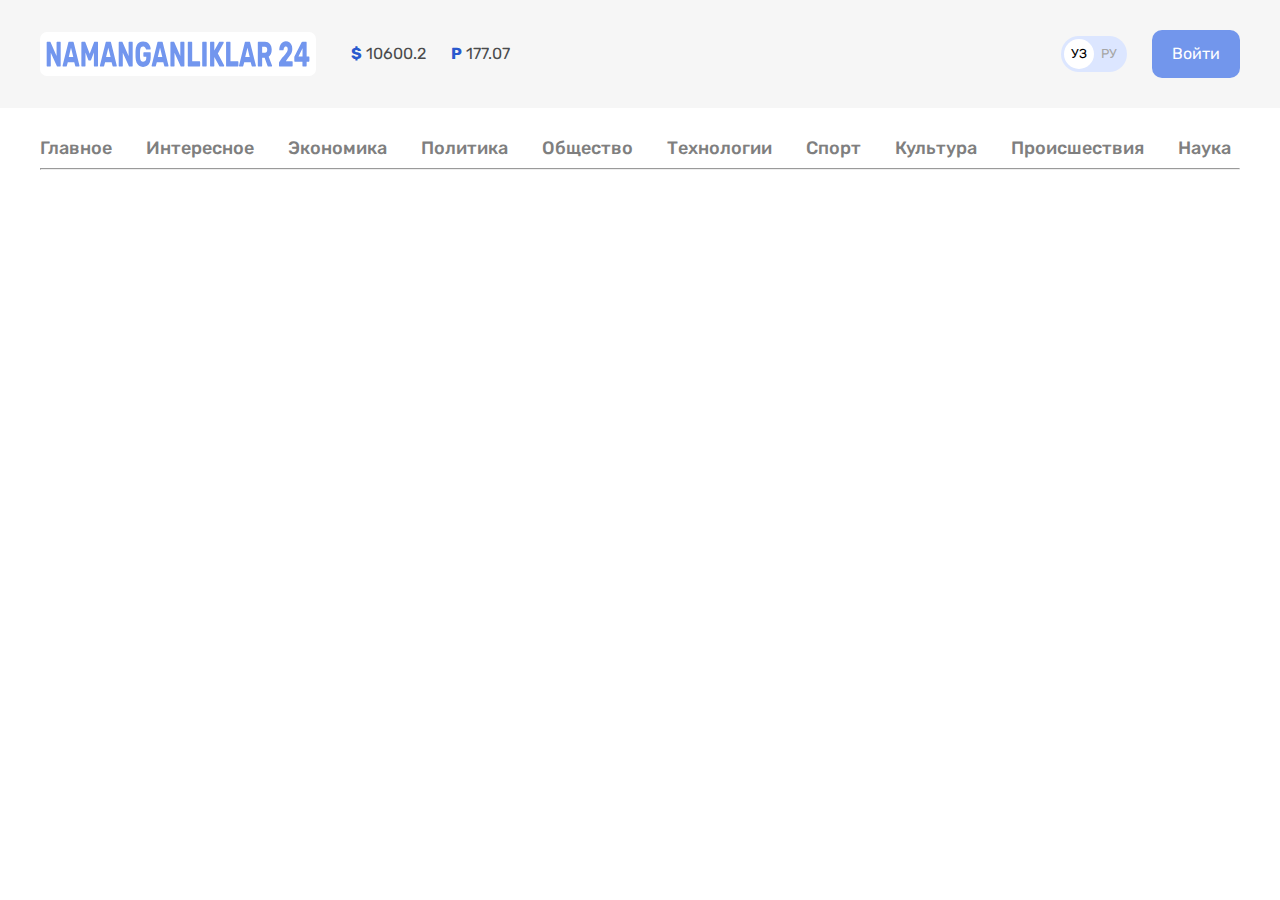
==== index.html @ 37e82507 "add site-nav and style's" ====
<!DOCTYPE html>
<html lang="ru">
<head>
    <meta charset="UTF-8">
    <meta http-equiv="X-UA-Compatible" content="IE=edge">
    <meta name="viewport" content="width=device-width, initial-scale=1.0">
    <title>Namanganliklar24</title>
    <!--Fonts -->
    <link rel="preconnect" href="https://fonts.googleapis.com">
    <link rel="preconnect" href="https://fonts.gstatic.com" crossorigin>
    <link href="https://fonts.googleapis.com/css2?family=Rubik:wght@400;500;700&display=swap" rel="stylesheet">
    <!-- Stayle -->
    <link rel="stylesheet" href="styles/normalize.css">
    <link rel="stylesheet" href="styles/style.css">
</head>
<body>
    
    <!-- Site-header -->
    <header class="site-header">
        <div class="site-header-top">
            <div class="container site-header-container">
                
                <a class="site-header-logo" href="index.html">
                    <img class="logo-img" src="img/logo-img.svg" alt="logo" width="264px" height="28px">
                </a>
                <ul class="site-header-value-info">
                    <li class="site-header-currency">
                        <b class="currency-rates-type">$</b>
                        <span class="site-header-dollar-value">10600.2</span>
                    </li>
                    <li class="site-header-currency">
                        <b class="currency-rates-type">Р</b>
                        <span class="site-header-dollar-value">177.07</span>
                    </li>
                </ul>
                
                <!-- 
                -->
                
                <!-- search -->
                
                
                <!-- Toogler lang -->
                <div class="lang-toogle">
                    <a class="lang-toogle-link lang-toogle-link-active" href="index.html">УЗ</a>
                    <a class="lang-toogle-link" href="index.html">РУ</a>
                </div>
                <!-- site header link button -->
                <a class="button button-site-header" href="#">Войти</a>
            </div>
        </div>
    </header>
    <!-- site-nav -->
    <div class="container site-nav-wrapper">
        <ul class="site-nav">
            <li class="site-nav-list"><a class="site-nav-list-link" href="#">Главное</a>
            </li>
            <li class="site-nav-list"><a class="site-nav-list-link" href="#">Интересное</a>
            </li>
            <li class="site-nav-list"><a class="site-nav-list-link" href="#">Экономика</a>
            </li>
            <li class="site-nav-list"><a class="site-nav-list-link" href="#">Политика</a>
            </li>
            <li class="site-nav-list"><a class="site-nav-list-link" href="#">Общество</a>
            </li>
            <li class="site-nav-list"><a class="site-nav-list-link" href="#">Технологии</a>
            </li>
            <li class="site-nav-list"><a class="site-nav-list-link" href="#">Спорт</a>
            </li>
            <li class="site-nav-list"><a class="site-nav-list-link" href="#">Культура</a>
            </li>
            <li class="site-nav-list"><a class="site-nav-list-link" href="#">Происшествия</a>
            </li>
            <li class="site-nav-list"><a class="site-nav-list-link" href="#">Наука</a>
            </li>
        </ul>
        
        <hr>
    </div>
    
</body>
</html>
---- styles/style.css ----
*{
    box-sizing: border-box;
}

.html{
    height: 100%;
    scroll-behavior: smooth;
}
body{
    padding: 0;
    margin: 0;
    flex-direction: column;  
    font-family: "rubik", 'sans-serif';
    color: black;
    background-color: white;
    font-size: 16px;
    line-height: 22px;
    color: #4A4B4C;
}
.container{
    width: 100%;
    max-width: 1240px;
    padding-left: 20px;
    padding-right: 20px;
    margin-left: auto;
    margin-right: auto;
}
*:focus {
    outline: 2px dashed #7299ec;
    outline-offset: 3px;
}

.button {
    padding: 13px 20px;
    background-color: #7296ec;
    border-radius: 10px;  
    color: #fff;
    text-decoration: none; 
}
/* header-stylesw */
.site-header {
    
}
.site-header-top {
    background-color: #F6F6F6;
    padding-top: 30px;
    padding-bottom: 30px;
}
.site-header-container {
    display: flex;
    align-items: center;
}
.site-header-logo{
    display: flex;
    margin-right: 35px;
    padding: 8px 6px;
    background-color: #fff;
    border-radius: 7px;
    
}

.logo-img {
    width: 264px;
    height: 28px;
}

.site-header-logo:hover{
    opacity: 0.8;
}
.site-header-logo:active{
    opacity: 0.6;
}

.site-header-value-info {
    display: flex;
    align-items: center;
    list-style: none;
    padding: 0;
    margin: 0;
    list-style: none;
    margin-right: auto;
}
.site-header-dollar {
    margin-right: 35px;
}
.currency-rates-type {
    font-style: normal;
    font-weight: 700;
    font-size: 16px;
    line-height: 19px;
    color: #2959CE;
}
.site-header-currency:not(:last-child){
    margin-right: 25px;
}
/* toogle */
.lang-toogle {
    display: flex;
    padding: 3px;
    background-color: #dce6ff;
    border-radius: 39px;
    margin-right: 25px;
}
.lang-toogle-link {
    width: 30px;
    height: 30px;
    border-radius: 50%;
    line-height: 30px;
    text-align: center;
    text-decoration: none;
    font-size: 13px;
    color: #a6a6a6;
    
}
.lang-toogle-link:hover{
    text-decoration: underline  ;
}
.lang-toogle-link-active {
    background-color: #fff;
    color: black;
}
/* site-header-main-link */
.button-site-header:hover{
    opacity: 0.8;
}
.button-site-header:active {
    opacity: 0.6;
}

/* Site-nav */
.site-nav-wrapper {
    margin-top: 30px;
    margin-bottom: 20px;
}
.site-nav {
    display: flex;
    flex-wrap: wrap;
    list-style: none;
    margin: 0;
    padding: 0;
}
.site-nav-list:not(:last-child){
    margin-right: 34px;
}
.site-nav-list-link {
    text-decoration: none;
    color: #7F7F7F;
    text-decoration: none;
    font-weight: 500;
    font-size: 18px;
    line-height: 21.33px;
}

.site-nav-list-link:hover{
    text-decoration: underline;
}
.site-nav-list-link:active{
    opacity: 0.6;
    color: #000;
}
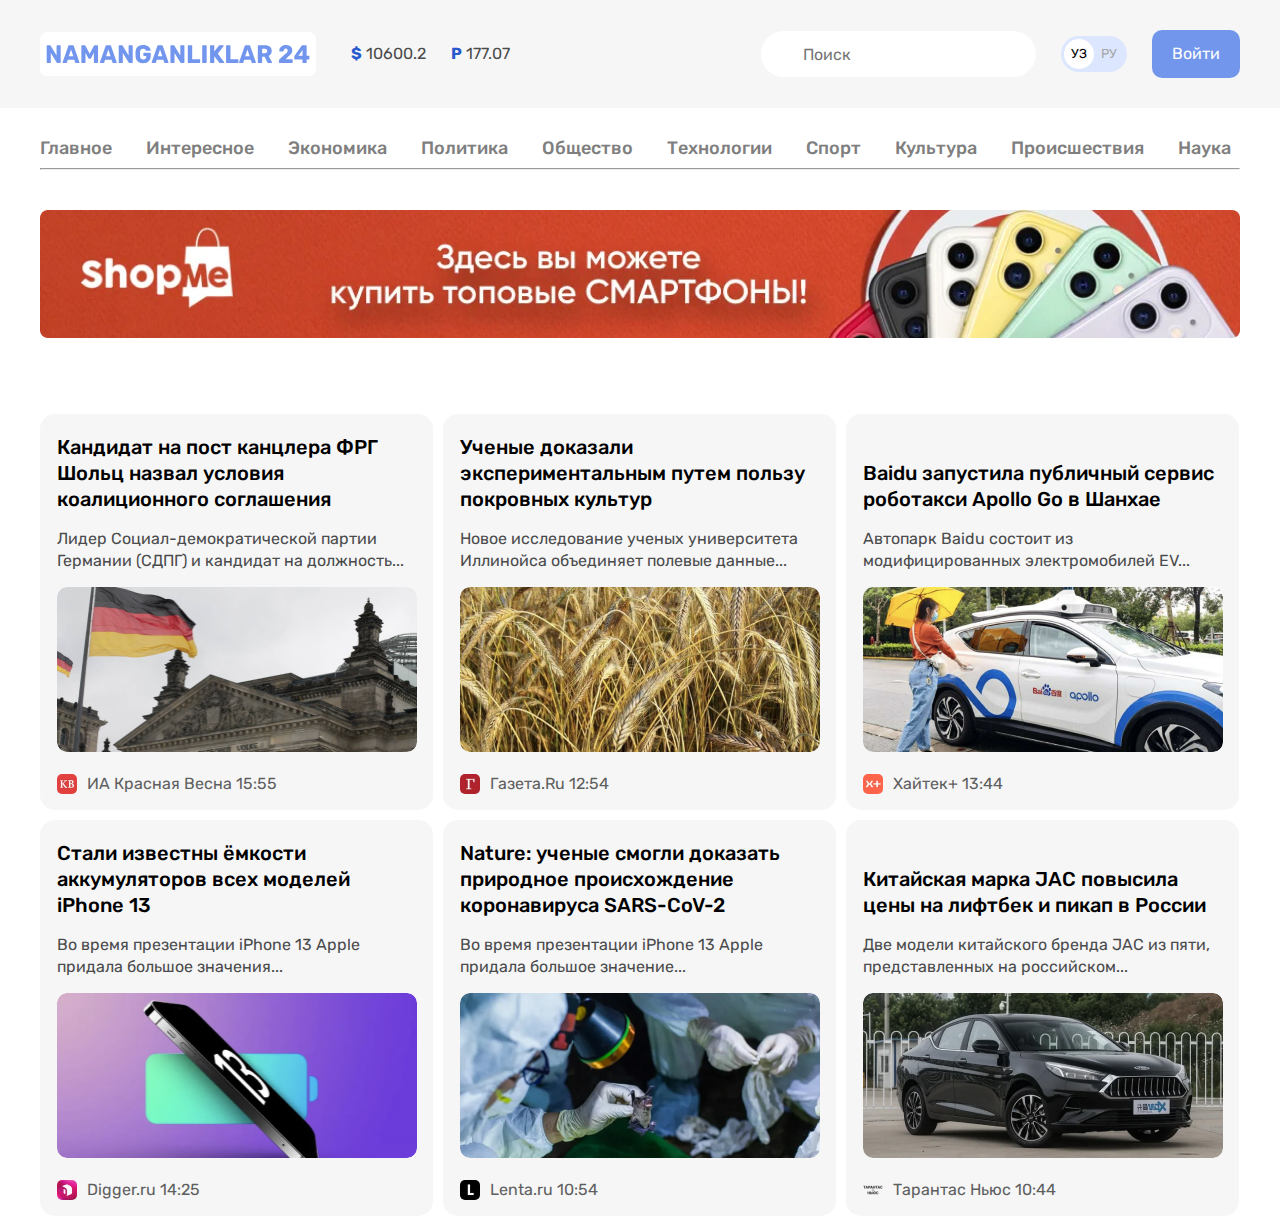
==== commit c89a7ece: "add news card" ====
--- a/index.html
+++ b/index.html
@@ -21,7 +21,7 @@
             <div class="container site-header-container">
                 
                 <a class="site-header-logo" href="index.html">
-                    <img class="logo-img" src="img/logo-img.svg" alt="logo" width="264px" height="28px">
+                    <img class="logo-img" src="img/logo-img.svg" alt="logo" width="264" height="28">
                 </a>
                 <ul class="site-header-value-info">
                     <li class="site-header-currency">
@@ -38,7 +38,9 @@
                 -->
                 
                 <!-- search -->
-                
+                <form action="https://olcha.uz" method="get">
+                    <input class="input-search" type="text" name="search" placeholder="Поиск">
+                </form>
                 
                 <!-- Toogler lang -->
                 <div class="lang-toogle">
@@ -75,7 +77,94 @@
             </li>
         </ul>
         
-        <hr>
+        <hr class="hr">
+        
+        <a class="banner" href="https://olcha.uz" target="_blank">
+            <img class="banner-img" src="img/banner.jpg" alt="Reklam banner">
+        </a>
+    </div>
+    <!-- main -->
+    <div class="container">
+        <div class="hero-container">
+
+                <ul class="hero-card-list">
+                    <li class="hero-card-list-item hero-card">
+                        <a class="hero-card-link" href="https://rossaprimavera.ru/" target="_blank">
+                            <h2 class="hero-title">Кандидат на пост канцлера ФРГ Шольц назвал условия коалиционного соглашения</h2>
+                            <p class="hero-text">Лидер Социал-демократической партии Германии (СДПГ) и кандидат на должность...</p>
+                            <img class="card-img" src="img/germaniya.jpg" alt="card img" width="360" height="165">
+                            <div class="time-wrapper">
+                                <img class="icon-news" src="img/krasnayavesna.svg" alt="new img" width="20" height="20">
+                                <p class="card-time">ИА Красная Весна 15:55</p>
+                            </div>
+                        </a>
+                    </li>
+                    <li class="hero-card-list-item hero-card">
+                        <a class="hero-card-link" href="https://gazeta.ru/" target="_blank">
+                            <h2 class="hero-title">Ученые доказали экспериментальным путем пользу покровных культур</h2>
+                            <p class="hero-text">Новое исследование ученых университета Иллинойса объединяет полевые данные... </p>
+                            <img class="card-img" src="img/wheat.jpg" alt="card img" width="360" height="165">
+                            <div class="time-wrapper">
+                                <img class="icon-news" src="img/icon-gazeta.svg" alt="new img" width="20" height="20">
+                                <p class="card-time">Газета.Ru 12:54</p>
+                            </div>
+                        </a>
+                    </li>
+                    <li class="hero-card-list-item hero-card card-thre">
+                        <a class="hero-card-link" href="https://hightech.fm" target="_blank">
+                            <h2 class="hero-title">Baidu запустила публичный сервис роботакси Apollo Go в Шанхае</h2>
+                            <p class="hero-text">Автопарк Baidu состоит из модифицированных электромобилей EV... </p>
+                            <img class="card-img" src="img/car-baidu.jpg" alt="card_img" width="360" height="165">
+                            <div class="time-wrapper">
+                                <img class="icon-news" src="img/xaytek-icon.svg" alt="new img" width="20" height="20">
+                                <p class="card-time">Хайтек+ 13:44</p>
+                            </div>
+                        </a>
+                    </li>
+
+                    <li class="hero-card-list-item hero-card">
+                        <a class="hero-card-link" href="https://digger.ru/" target="_blank">
+                            <h2 class="hero-title">Стали известны ёмкости аккумуляторов всех моделей iPhone 13</h2>
+                            <p class="hero-text">Во время презентации iPhone 13 Apple придала большое значения...</p>
+                            <img class="card-img" src="img/iphone13.jpg" alt="card img" width="360" height="165">
+                            <div class="time-wrapper">
+                                <img class="icon-news" src="img/digger.svg" alt="new img" width="20" height="20">
+                                <p class="card-time">Digger.ru 14:25</p>
+                            </div>
+                        </a>
+                    </li>
+
+                    <li class="hero-card-list-item hero-card">
+                        <a class="hero-card-link" href="https://lenta.ru/" target="_blank">
+                            <h2 class="hero-title">Nature: ученые смогли доказать природное происхождение коронавируса SARS-CoV-2</h2>
+                            <p class="hero-text">Во время презентации iPhone 13 Apple придала большое значение...</p>
+                            <img class="card-img" src="img/operatsiya.jpg" alt="card img" width="360" height="165">
+                            <div class="time-wrapper">
+                                <img class="icon-news" src="img/lenta-icon.svg" alt="new img" width="20" height="20">
+                                <p class="card-time">Lenta.ru 10:54</p>
+                            </div>
+                        </a>
+                    </li>
+
+                    <li class="hero-card-list-item hero-card card-thre">
+                        <a class="hero-card-link" href="https://www.theoryculturesociety.org/" target="_blank">
+                            <h2 class="hero-title">Китайская марка JAC повысила цены на лифтбек и пикап в России</h2>
+                            <p class="hero-text">Две модели китайского бренда JAC из пяти, представленных на российском...</p>
+                            <img class="card-img" src="img/car_jac.jpg" alt="card img" width="360" height="165">
+                            <div class="time-wrapper">
+                                <img class="icon-news" src="img/tarants.svg" alt="new img" width="20" height="20">
+                                <p class="card-time">Тарантас Ньюс 10:44</p>
+                            </div>
+                        </a>
+                    </li>                  
+                </ul>
+        </div>
+        <!--//// main -->
+
+
+        <!-- news reporter -->
+        
+        <!-- News card -->
     </div>
     
 </body>
--- a/styles/style.css
+++ b/styles/style.css
@@ -38,9 +38,7 @@
     text-decoration: none; 
 }
 /* header-stylesw */
-.site-header {
-    
-}
+
 .site-header-top {
     background-color: #F6F6F6;
     padding-top: 30px;
@@ -62,6 +60,7 @@
 .logo-img {
     width: 264px;
     height: 28px;
+    object-fit: contain;
 }
 
 .site-header-logo:hover{
@@ -93,6 +92,17 @@
 .site-header-currency:not(:last-child){
     margin-right: 25px;
 }
+/* search */
+.input-search{ 
+    width: 275px;
+    padding-top: 15px;
+    padding-left: 42px;
+    padding-bottom: 13px;
+    border-radius: 60px;
+    border-style: none;
+    margin-right: 25px;
+}
+
 /* toogle */
 .lang-toogle {
     display: flex;
@@ -142,6 +152,7 @@
 .site-nav-list:not(:last-child){
     margin-right: 34px;
 }
+
 .site-nav-list-link {
     text-decoration: none;
     color: #7F7F7F;
@@ -152,9 +163,99 @@
 }
 
 .site-nav-list-link:hover{
-    text-decoration: underline;
-}
+    color: #7296ec;
+    transition: 0.6s ease;
+}
+
 .site-nav-list-link:active{
-    opacity: 0.6;
+    opacity: 0.8;
     color: #000;
-}+}
+.hr{
+    margin-bottom: 40px;
+}
+.banner-img{
+    border-style: none;
+    margin-bottom: 50px;
+}
+.banner{
+    
+    margin-bottom: 50px;
+}
+
+
+
+/* news card */
+.hero-container{
+    width: 1240px;
+}
+.hero-card.hero-card.hero-card{
+    padding: 20px 17px 15px 17px;
+    margin-right: 10px;
+    margin-bottom: 10px;
+    display: flex;
+    justify-content: center;
+    align-items: center;
+    border-radius: 15px;
+    background-color: #f6f6f6;
+    width: 393px;
+    padding: 20px, 17px, 15px, 17px;
+}
+
+.hero-card:last-child{
+    margin: 0;
+}
+   
+
+.hero-card-link{
+    text-decoration: none;
+}
+.hero-card-list{
+    width: auto;
+    display: flex;
+    flex-wrap: wrap;
+    margin: 0;
+    padding: 0;
+    list-style: none;
+}
+.hero-card-list-item{
+    margin: 0;
+    padding: 0;
+}
+.hero-title{
+    margin-bottom: 10px;
+    margin: 0;
+    color: #000;
+    font-weight: 500;
+    font-size: 20px;
+    line-height: 26px;
+}
+
+.hero-text{
+    margin-bottom: 15px;
+    color: #4A4B4C;
+    line-height: 22px;
+}
+.hero-card.hero-card.hero-card:nth-child(3n){
+    display: flex;
+    align-items: end;
+    
+}
+
+.card-img{
+    border-radius: 10px;
+    margin-bottom: 15px;
+}
+.card-time{
+    margin: 0;
+    color: #5E5F61;
+}
+.icon-news{
+    margin-right: 10px;
+}
+.time-wrapper{
+    display: flex;
+    align-items: center;
+}
+
+/* news reporter */
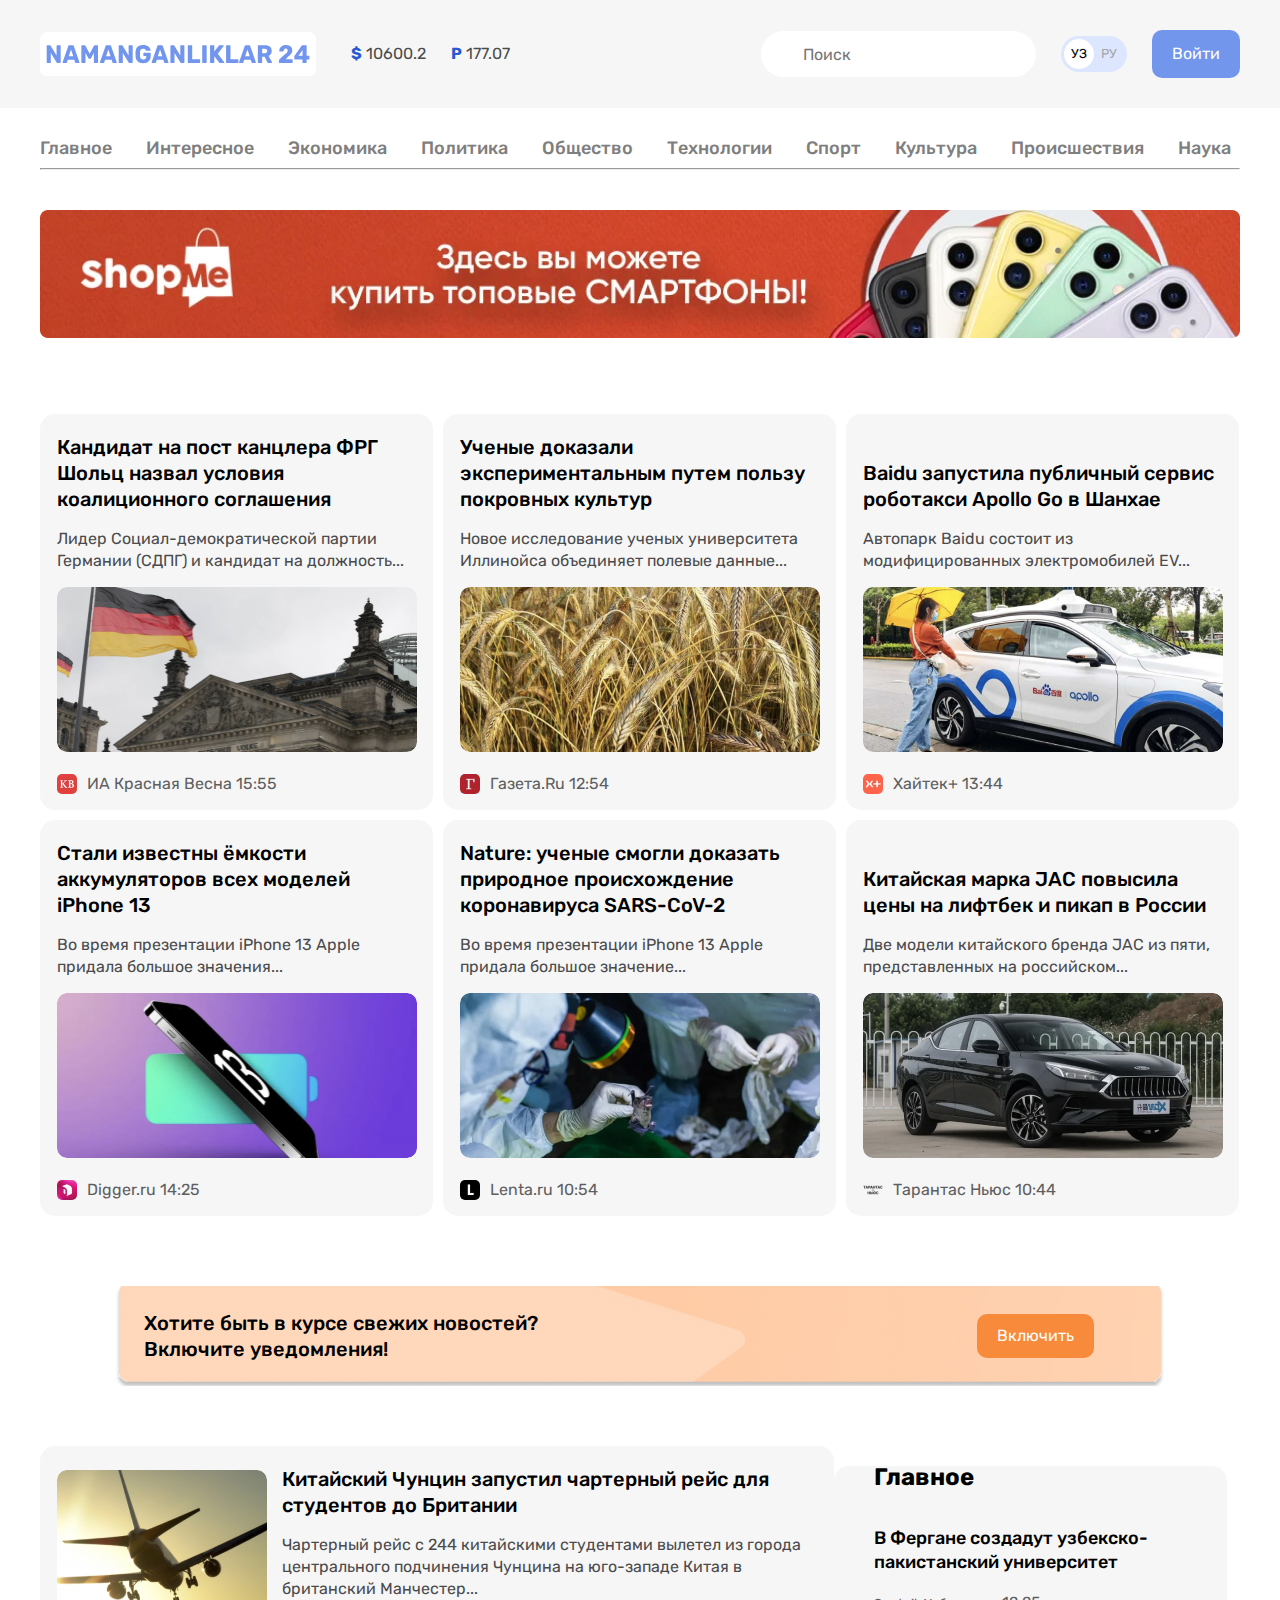
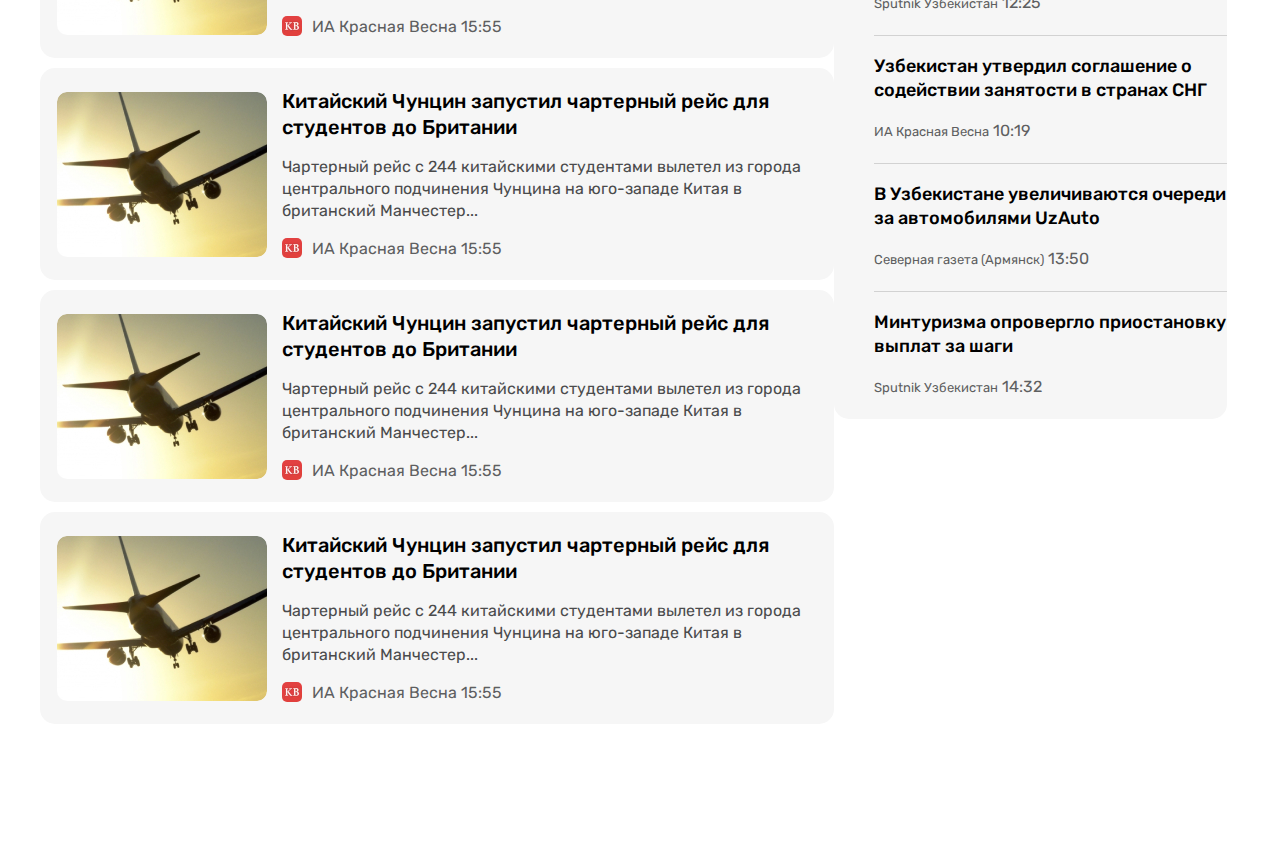
==== commit 2009a8d4: "add global news html, css" ====
--- a/index.html
+++ b/index.html
@@ -86,86 +86,208 @@
     <!-- main -->
     <div class="container">
         <div class="hero-container">
-
-                <ul class="hero-card-list">
-                    <li class="hero-card-list-item hero-card">
-                        <a class="hero-card-link" href="https://rossaprimavera.ru/" target="_blank">
-                            <h2 class="hero-title">Кандидат на пост канцлера ФРГ Шольц назвал условия коалиционного соглашения</h2>
-                            <p class="hero-text">Лидер Социал-демократической партии Германии (СДПГ) и кандидат на должность...</p>
-                            <img class="card-img" src="img/germaniya.jpg" alt="card img" width="360" height="165">
-                            <div class="time-wrapper">
-                                <img class="icon-news" src="img/krasnayavesna.svg" alt="new img" width="20" height="20">
-                                <p class="card-time">ИА Красная Весна 15:55</p>
-                            </div>
-                        </a>
-                    </li>
-                    <li class="hero-card-list-item hero-card">
-                        <a class="hero-card-link" href="https://gazeta.ru/" target="_blank">
-                            <h2 class="hero-title">Ученые доказали экспериментальным путем пользу покровных культур</h2>
-                            <p class="hero-text">Новое исследование ученых университета Иллинойса объединяет полевые данные... </p>
-                            <img class="card-img" src="img/wheat.jpg" alt="card img" width="360" height="165">
-                            <div class="time-wrapper">
-                                <img class="icon-news" src="img/icon-gazeta.svg" alt="new img" width="20" height="20">
-                                <p class="card-time">Газета.Ru 12:54</p>
-                            </div>
-                        </a>
-                    </li>
-                    <li class="hero-card-list-item hero-card card-thre">
-                        <a class="hero-card-link" href="https://hightech.fm" target="_blank">
-                            <h2 class="hero-title">Baidu запустила публичный сервис роботакси Apollo Go в Шанхае</h2>
-                            <p class="hero-text">Автопарк Baidu состоит из модифицированных электромобилей EV... </p>
-                            <img class="card-img" src="img/car-baidu.jpg" alt="card_img" width="360" height="165">
-                            <div class="time-wrapper">
-                                <img class="icon-news" src="img/xaytek-icon.svg" alt="new img" width="20" height="20">
-                                <p class="card-time">Хайтек+ 13:44</p>
-                            </div>
-                        </a>
-                    </li>
-
-                    <li class="hero-card-list-item hero-card">
-                        <a class="hero-card-link" href="https://digger.ru/" target="_blank">
-                            <h2 class="hero-title">Стали известны ёмкости аккумуляторов всех моделей iPhone 13</h2>
-                            <p class="hero-text">Во время презентации iPhone 13 Apple придала большое значения...</p>
-                            <img class="card-img" src="img/iphone13.jpg" alt="card img" width="360" height="165">
-                            <div class="time-wrapper">
-                                <img class="icon-news" src="img/digger.svg" alt="new img" width="20" height="20">
-                                <p class="card-time">Digger.ru 14:25</p>
-                            </div>
-                        </a>
-                    </li>
-
-                    <li class="hero-card-list-item hero-card">
-                        <a class="hero-card-link" href="https://lenta.ru/" target="_blank">
-                            <h2 class="hero-title">Nature: ученые смогли доказать природное происхождение коронавируса SARS-CoV-2</h2>
-                            <p class="hero-text">Во время презентации iPhone 13 Apple придала большое значение...</p>
-                            <img class="card-img" src="img/operatsiya.jpg" alt="card img" width="360" height="165">
-                            <div class="time-wrapper">
-                                <img class="icon-news" src="img/lenta-icon.svg" alt="new img" width="20" height="20">
-                                <p class="card-time">Lenta.ru 10:54</p>
-                            </div>
-                        </a>
-                    </li>
-
-                    <li class="hero-card-list-item hero-card card-thre">
-                        <a class="hero-card-link" href="https://www.theoryculturesociety.org/" target="_blank">
-                            <h2 class="hero-title">Китайская марка JAC повысила цены на лифтбек и пикап в России</h2>
-                            <p class="hero-text">Две модели китайского бренда JAC из пяти, представленных на российском...</p>
-                            <img class="card-img" src="img/car_jac.jpg" alt="card img" width="360" height="165">
-                            <div class="time-wrapper">
-                                <img class="icon-news" src="img/tarants.svg" alt="new img" width="20" height="20">
-                                <p class="card-time">Тарантас Ньюс 10:44</p>
-                            </div>
-                        </a>
-                    </li>                  
-                </ul>
+            
+            <ul class="hero-card-list">
+                <li class="hero-card-list-item hero-card">
+                    <a class="hero-card-link" href="https://rossaprimavera.ru/" target="_blank">
+                        <h2 class="hero-title">Кандидат на пост канцлера ФРГ Шольц назвал условия коалиционного соглашения</h2>
+                        <p class="hero-text">Лидер Социал-демократической партии Германии (СДПГ) и кандидат на должность...</p>
+                        <img class="card-img" src="img/germaniya.jpg" alt="card img" width="360" height="165">
+                        <div class="time-wrapper">
+                            <img class="icon-news" src="img/krasnayavesna.svg" alt="new img" width="20" height="20">
+                            <p class="card-time">ИА Красная Весна 15:55</p>
+                        </div>
+                    </a>
+                </li>
+                <li class="hero-card-list-item hero-card">
+                    <a class="hero-card-link" href="https://gazeta.ru/" target="_blank">
+                        <h2 class="hero-title">Ученые доказали экспериментальным путем пользу покровных культур</h2>
+                        <p class="hero-text">Новое исследование ученых университета Иллинойса объединяет полевые данные... </p>
+                        <img class="card-img" src="img/wheat.jpg" alt="card img" width="360" height="165">
+                        <div class="time-wrapper">
+                            <img class="icon-news" src="img/icon-gazeta.svg" alt="new img" width="20" height="20">
+                            <p class="card-time">Газета.Ru 12:54</p>
+                        </div>
+                    </a>
+                </li>
+                <li class="hero-card-list-item hero-card card-thre">
+                    <a class="hero-card-link" href="https://hightech.fm" target="_blank">
+                        <h2 class="hero-title">Baidu запустила публичный сервис роботакси Apollo Go в Шанхае</h2>
+                        <p class="hero-text">Автопарк Baidu состоит из модифицированных электромобилей EV... </p>
+                        <img class="card-img" src="img/car-baidu.jpg" alt="card_img" width="360" height="165">
+                        <div class="time-wrapper">
+                            <img class="icon-news" src="img/xaytek-icon.svg" alt="new img" width="20" height="20">
+                            <p class="card-time">Хайтек+ 13:44</p>
+                        </div>
+                    </a>
+                </li>
+                
+                <li class="hero-card-list-item hero-card">
+                    <a class="hero-card-link" href="https://digger.ru/" target="_blank">
+                        <h2 class="hero-title">Стали известны ёмкости аккумуляторов всех моделей iPhone 13</h2>
+                        <p class="hero-text">Во время презентации iPhone 13 Apple придала большое значения...</p>
+                        <img class="card-img" src="img/iphone13.jpg" alt="card img" width="360" height="165">
+                        <div class="time-wrapper">
+                            <img class="icon-news" src="img/digger.svg" alt="new img" width="20" height="20">
+                            <p class="card-time">Digger.ru 14:25</p>
+                        </div>
+                    </a>
+                </li>
+                
+                <li class="hero-card-list-item hero-card">
+                    <a class="hero-card-link" href="https://lenta.ru/" target="_blank">
+                        <h2 class="hero-title">Nature: ученые смогли доказать природное происхождение коронавируса SARS-CoV-2</h2>
+                        <p class="hero-text">Во время презентации iPhone 13 Apple придала большое значение...</p>
+                        <img class="card-img" src="img/operatsiya.jpg" alt="card img" width="360" height="165">
+                        <div class="time-wrapper">
+                            <img class="icon-news" src="img/lenta-icon.svg" alt="new img" width="20" height="20">
+                            <p class="card-time">Lenta.ru 10:54</p>
+                        </div>
+                    </a>
+                </li>
+                
+                <li class="hero-card-list-item hero-card card-thre">
+                    <a class="hero-card-link" href="https://www.theoryculturesociety.org/" target="_blank">
+                        <h2 class="hero-title">Китайская марка JAC повысила цены на лифтбек и пикап в России</h2>
+                        <p class="hero-text">Две модели китайского бренда JAC из пяти, представленных на российском...</p>
+                        <img class="card-img" src="img/car_jac.jpg" alt="card img" width="360" height="165">
+                        <div class="time-wrapper">
+                            <img class="icon-news" src="img/tarants.svg" alt="new img" width="20" height="20">
+                            <p class="card-time">Тарантас Ньюс 10:44</p>
+                        </div>
+                    </a>
+                </li>                  
+            </ul>
         </div>
         <!--//// main -->
+        
+        
+        <!-- news reporter -->
+        <section class="notification-wrapper">
+            <div class="notification-title-wrapper">
+                <h2 class="notification-title">Хотите быть в курсе свежих новостей?
+                    <br> Включите уведомления!
+                </h2>
+            </div>
+            <button class="button button-orange" type="button">Включить</button>
+        </section>
+        
+        
+        <!-- global cards -->
+        <div class="layout-2-1">
+            <div class="layout-2-1-global-news">
+                <div class="global-news">
+                    <div class="global-news-list">
+                        <img class="global-news-img" src="img/airbus.jpg" alt="airbus" width="210" height="165px">
+                        <div class="news-title">
+                            <a class="global-news-link" href="#">
+                                <h2 class="global-news-title">Китайский Чунцин запустил чартерный рейс для студентов до Британии</h2>
+                            </a>
+                            <p class="global-news-text">Чартерный рейс с 244 китайскими студентами вылетел из города центрального подчинения Чунцина на юго-западе Китая в британский Манчестер...
+                            </p>
+                            <span class="global-news-span-time">
+                                <img class="icon-news" src="img/krasnayavesna.svg" alt="new img" width="20" height="20">
+                                <p class="card-time">ИА Красная Весна 15:55</p>
+                            </span>
+                        </div>
+                    </div>
+                    <div class="global-news-list">
+                        <img class="global-news-img" src="img/airbus.jpg" alt="airbus" width="210" height="165px">
+                        <div class="news-title">
+                            <a class="global-news-link" href="#">
+                                <h2 class="global-news-title">Китайский Чунцин запустил чартерный рейс для студентов до Британии</h2>
+                            </a>
+                            <p class="global-news-text">Чартерный рейс с 244 китайскими студентами вылетел из города центрального подчинения Чунцина на юго-западе Китая в британский Манчестер...
+                            </p>
+                            <span class="global-news-span-time">
+                                <img class="icon-news" src="img/krasnayavesna.svg" alt="new img" width="20" height="20">
+                                <p class="card-time">ИА Красная Весна 15:55</p>
+                            </span>
+                        </div>
+                    </div>
+                    
+                    <div class="global-news-list">
+                        <img class="global-news-img" src="img/airbus.jpg" alt="airbus" width="210" height="165px">
+                        <div class="news-title">
+                            <a class="global-news-link" href="#">
+                                <h2 class="global-news-title">Китайский Чунцин запустил чартерный рейс для студентов до Британии</h2>
+                            </a>
+                            <p class="global-news-text">Чартерный рейс с 244 китайскими студентами вылетел из города центрального подчинения Чунцина на юго-западе Китая в британский Манчестер...
+                            </p>
+                            <span class="global-news-span-time">
+                                <img class="icon-news" src="img/krasnayavesna.svg" alt="new img" width="20" height="20">
+                                <p class="card-time">ИА Красная Весна 15:55</p>
+                            </span>
+                        </div>
+                    </div>
+                    <div class="global-news-list">
+                        <img class="global-news-img" src="img/airbus.jpg" alt="airbus" width="210" height="165px">
+                        <div class="news-title">
+                            <a class="global-news-link" href="#">
+                                <h2 class="global-news-title">Китайский Чунцин запустил чартерный рейс для студентов до Британии</h2>
+                            </a>
+                            <p class="global-news-text">Чартерный рейс с 244 китайскими студентами вылетел из города центрального подчинения Чунцина на юго-западе Китая в британский Манчестер...
+                            </p>
+                            <span class="global-news-span-time">
+                                <img class="icon-news" src="img/krasnayavesna.svg" alt="new img" width="20" height="20">
+                                <p class="card-time">ИА Красная Весна 15:55</p>
+                            </span>
+                        </div>
+                    </div>    
+                </div>
+            </div>
+            <!--|||||||||||||||||||||||||||SIdeBAR ||||||||||||||||||||||||||||||||||||||||| -->
+            <div class="layout-2-1-sidebar">
+                <section class="sidebar-section">
+                    <ul class="sidebar-list">
+                        <h2 class="sidebar-title">Главное</h2>
+                        <li class="sidebar-list-item">
+                            <a class="sidebar-list-item-link" href="#">
+                                <h3 class="sidebar-list-item-title">В Фергане создадут узбекско-пакистанский университет</h3>
+                            </a>
+                            <div class="side-bar-time-wrapper">
+                                <span class="sidebar-time-channel-info">Sputnik Узбекистан</span>
+                                <time class="datatime" datetime="2021-09-27T12:25:00">12:25</time>
+                            </div>
+                        </li>
+                        <li class="sidebar-list-item">
+                            <a class="sidebar-list-item-link" href="#">
+                                <h3 class="sidebar-list-item-title">Узбекистан утвердил соглашение о содействии занятости в странах СНГ</h3>
+                            </a>
+                            <div class="side-bar-time-wrapper">
+                                <span class="sidebar-time-channel-info">ИА Красная Весна</span>
+                                <time class="datatime" datetime="2021-09-27T10:19:00">10:19</time>
+                            </div>
+                        </li>
+                        <li class="sidebar-list-item">
+                            <a class="sidebar-list-item-link" href="#">
+                                <h3 class="sidebar-list-item-title">В Узбекистане увеличиваются очереди за автомобилями UzAuto</h3>
+                            </a>
+                            <div class="side-bar-time-wrapper">
+                                <span class="sidebar-time-channel-info">Северная газета (Армянск)</span>
+                                <time class="datatime" datetime="2021-09-27T13:50:00">13:50</time>
+                            </div>
+                        </li>
+                        <li class="sidebar-list-item">
+                            <a class="sidebar-list-item-link" href="#">
+                                <h3 class="sidebar-list-item-title">Минтуризма опровергло приостановку выплат за шаги</h3>
+                            </a>
+                            <div class="side-bar-time-wrapper">
+                                <span class="sidebar-time-channel-info">Sputnik Узбекистан</span>
+                                <time class="datatime" datetime="2021-09-27T14:32:00">14:32</time>
+                            </div>
+                        </li>
+                    </ul>
+                </section>
+            </div>
+        </div>
 
-
-        <!-- news reporter -->
-        
-        <!-- News card -->
     </div>
-    
+    <br>
+    <br>
+    <br>
+    <br>
+    <br>
+    <br>
 </body>
 </html>--- a/styles/style.css
+++ b/styles/style.css
@@ -36,6 +36,7 @@
     border-radius: 10px;  
     color: #fff;
     text-decoration: none; 
+    border-style: none;
 }
 /* header-stylesw */
 
@@ -188,6 +189,7 @@
 /* news card */
 .hero-container{
     width: 1240px;
+    margin-bottom: 60px;
 }
 .hero-card.hero-card.hero-card{
     padding: 20px 17px 15px 17px;
@@ -205,7 +207,7 @@
 .hero-card:last-child{
     margin: 0;
 }
-   
+
 
 .hero-card-link{
     text-decoration: none;
@@ -258,4 +260,188 @@
     align-items: center;
 }
 
-/* news reporter */
+/* notfication CTA */
+.notification-wrapper{
+    padding-top: 24px;
+    padding-bottom: 24px;    max-width: 1050px;
+    width: 100%;
+    margin: 0 auto;
+    display: flex;
+    justify-content: space-between;
+    align-items: center;
+    background-image: url(../img/news-reporter.jpg);
+    background-size: cover;
+    background-position: center;
+    padding-left: 29px;
+    padding-right: 71px;
+    margin-bottom: 60px;
+    
+    
+    
+}
+.notification-title-wrapper{
+    max-width: 404px;
+    font-size: 20px;
+    font-weight: 500;
+    line-height: 26px;
+    letter-spacing: 0em;
+    text-align: left;
+    
+    
+    
+}
+.notification-title{
+    font-family: 'rubik';
+    font-weight: 500;
+    font-size: 20px; padding: 0;
+    margin: 0;
+    line-height: 26px;
+    color: #000000;
+}
+.button-orange{
+    
+    color: #fff;
+    background-color: #F78B3B;
+}
+
+/* news-grid */
+
+.news-list-item {
+    display: flex;
+}
+.article-card-horizontal {
+    width: 797px;
+}
+.news-list-item-img {
+    display: flex;
+    justify-content: flex-start;
+    margin-right: 25px;
+}
+.news-card-title {
+    font-family: 'Rubik';
+    font-style: normal;
+    font-weight: 500;
+    font-size: 20px;
+    line-height: 26px;
+    color: #000;
+}
+.news-card-text {
+    font-family: 'Rubik';
+    font-style: normal;
+    font-weight: 400;
+    font-size: 16px;
+    line-height: 22px;
+}
+
+
+
+/* global-news */
+
+.global-news-list{
+    display: flex;
+    align-items: center;
+    max-width: 797px;  
+    background-color: #F6F6F6;
+    padding: 20px 17px;
+    border-radius: 15px;
+    margin-bottom: 10px;
+}
+.global-news-list:not(:last-child){
+    margin-bottom: 10px;
+}
+
+.global-news-link {
+    margin: 0;
+    padding: 0;
+    color: #000;
+    text-decoration: none;
+}
+.global-news-title {
+    max-width: 535px;
+    width: 100%;
+    font-family: 'Rubik';
+    font-style: normal;
+    font-weight: 500;
+    font-size: 20px;
+    line-height: 26px;
+    margin: 0;
+    padding: 0;
+}
+
+.global-news-text {
+    max-width: 535px;
+    width: 100%;
+    font-family: 'Rubik';
+    font-style: normal;
+    font-weight: 400;
+    font-size: 16px;
+    line-height: 22px;
+    color: #4A4B4C;
+}
+.global-news-img{
+    margin-right: 15px;
+    border-radius: 10px;
+}
+.global-news-span-time {
+    display: flex;
+}
+
+
+/* Sidebar */
+.layout-2-1{
+    display: flex;
+    align-items: flex-start;
+}
+.layout-2-1-global-news{
+    
+}
+.layout-2-1-sidebar{
+    width: 393px;
+}
+.sidebar-section {
+    border-radius: 15px;
+    background-color: #f6f6f6;
+    color: #000;
+}
+.sidebar-title {
+    
+}
+.sidebar-list {
+    
+}
+.sidebar-list-item {
+    list-style: none;
+}
+.sidebar-list-item:not(:last-child){
+    border-bottom: 1px solid #d2d2d2;
+}
+
+.sidebar-list-item-link {
+    display: inline-block;
+    color: #000;
+    text-decoration: none;
+}
+.sidebar-list-item-link:hover{
+    color: #7296ec;
+    transition: 0.6s ease;
+}
+.sidebar-list-item-link:active{
+    opacity: 0.8;
+    color: #000;
+}
+.sidebar-list-item-title{
+    font-weight: 500;
+    font-size: 18px;
+    line-height: 24px;
+}
+.side-bar-time-wrapper {
+     padding-bottom: 20px;
+}
+.sidebar-time-channel-info {
+    font-size: 13px;
+    line-height: normala;
+    color: #5E5F61;
+}
+.datatime{
+    color: #5E5F61;
+} 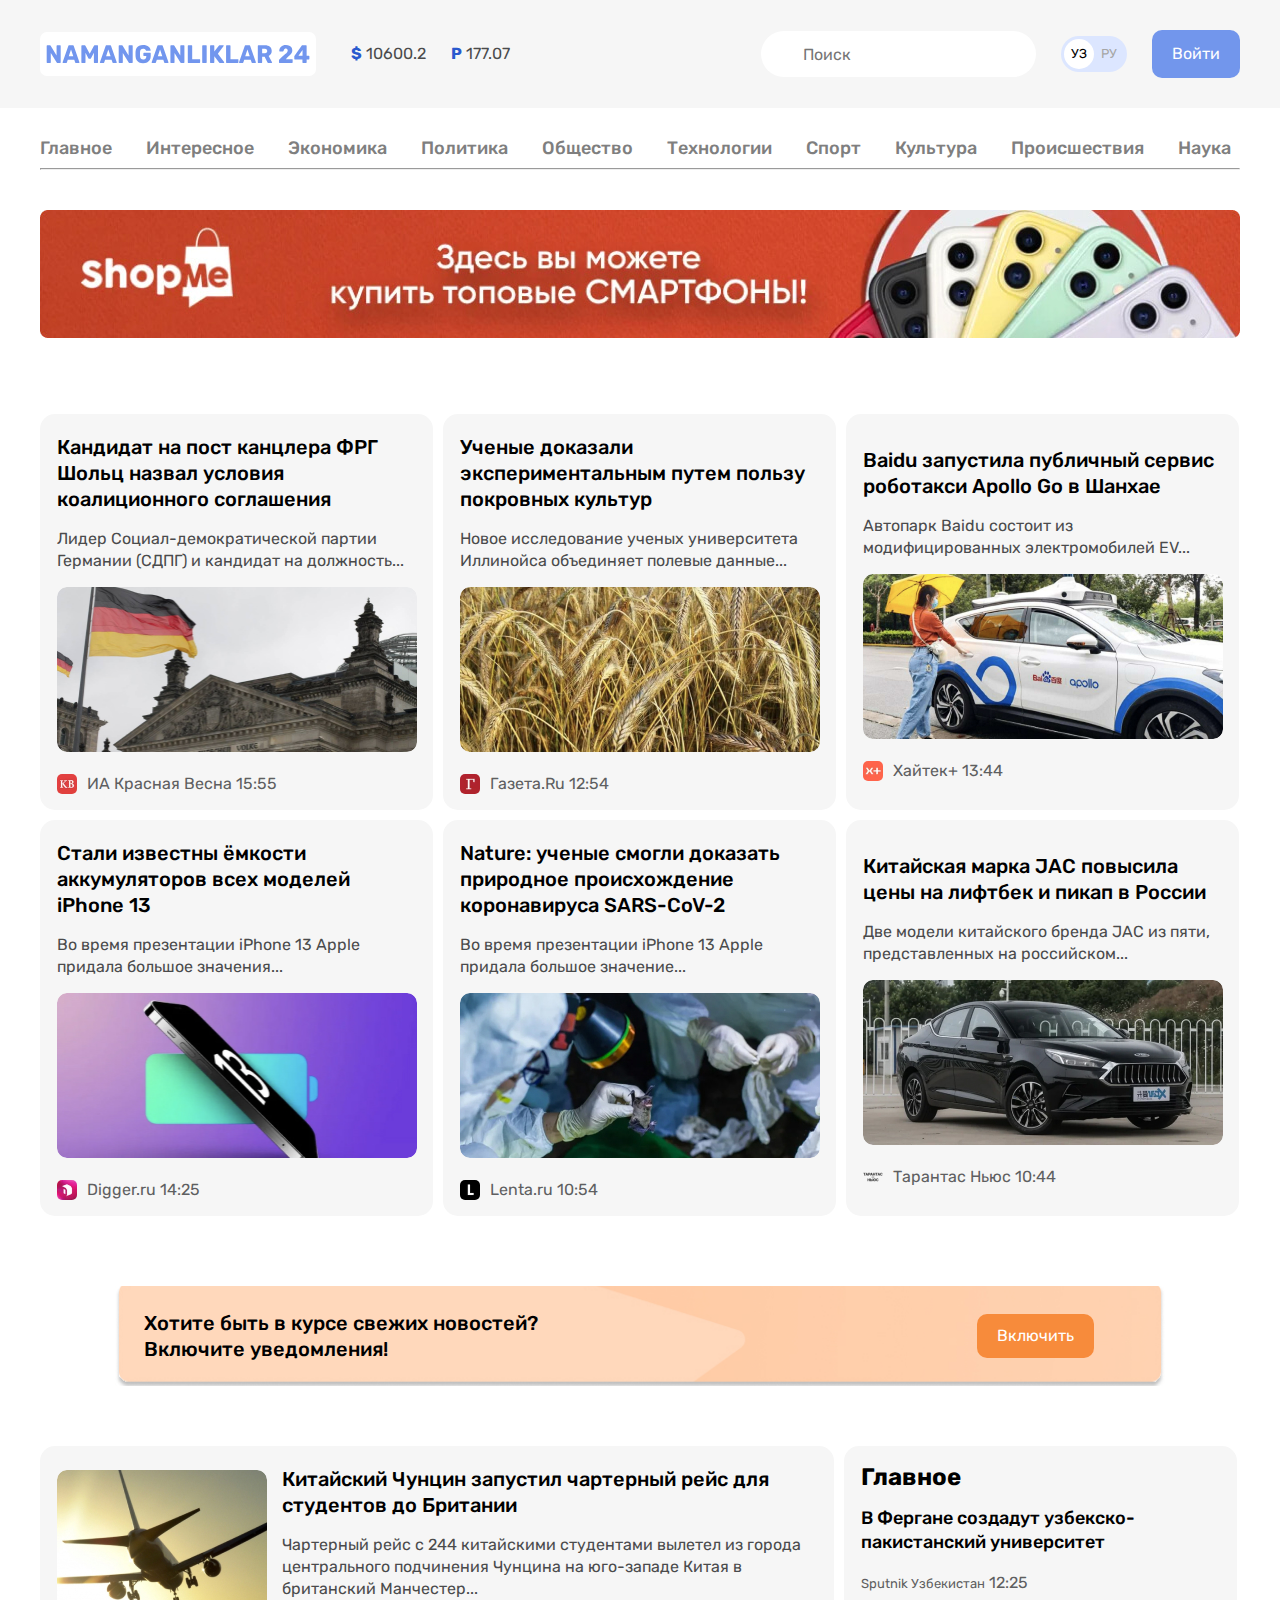
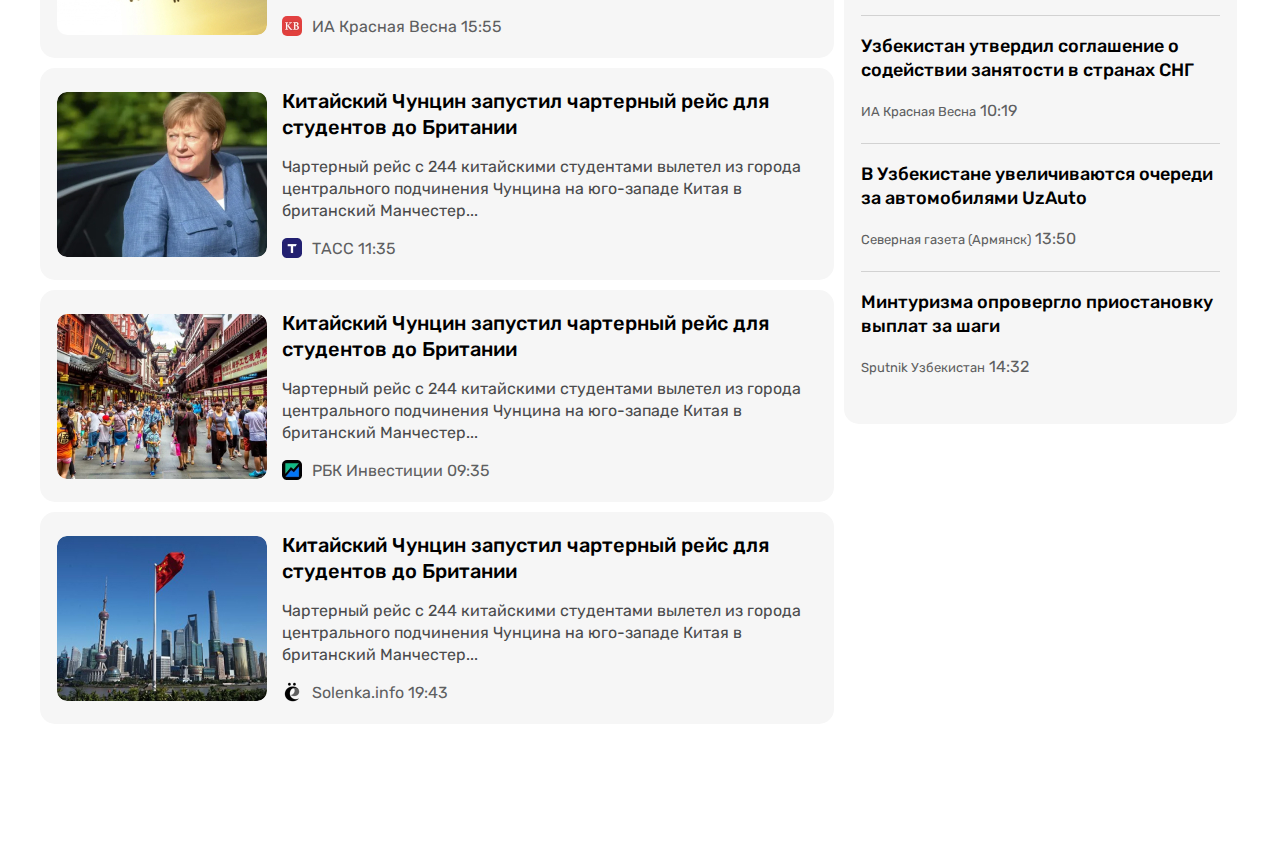
==== commit d4eb554e: "add Save the changes in the sidebar" ====
--- a/index.html
+++ b/index.html
@@ -186,51 +186,51 @@
                             <p class="global-news-text">Чартерный рейс с 244 китайскими студентами вылетел из города центрального подчинения Чунцина на юго-западе Китая в британский Манчестер...
                             </p>
                             <span class="global-news-span-time">
-                                <img class="icon-news" src="img/krasnayavesna.svg" alt="new img" width="20" height="20">
+                                <img class="icon-news" src="img/krasnayavesna.svg" alt="krasnayavesn icon" width="20" height="20">
                                 <p class="card-time">ИА Красная Весна 15:55</p>
                             </span>
                         </div>
                     </div>
                     <div class="global-news-list">
-                        <img class="global-news-img" src="img/airbus.jpg" alt="airbus" width="210" height="165px">
-                        <div class="news-title">
-                            <a class="global-news-link" href="#">
-                                <h2 class="global-news-title">Китайский Чунцин запустил чартерный рейс для студентов до Британии</h2>
-                            </a>
-                            <p class="global-news-text">Чартерный рейс с 244 китайскими студентами вылетел из города центрального подчинения Чунцина на юго-западе Китая в британский Манчестер...
-                            </p>
-                            <span class="global-news-span-time">
-                                <img class="icon-news" src="img/krasnayavesna.svg" alt="new img" width="20" height="20">
-                                <p class="card-time">ИА Красная Весна 15:55</p>
+                        <img class="global-news-img" src="img/deputat.jpg" alt="deputat" width="210" height="165px">
+                        <div class="news-title">
+                            <a class="global-news-link" href="#">
+                                <h2 class="global-news-title">Китайский Чунцин запустил чартерный рейс для студентов до Британии</h2>
+                            </a>
+                            <p class="global-news-text">Чартерный рейс с 244 китайскими студентами вылетел из города центрального подчинения Чунцина на юго-западе Китая в британский Манчестер...
+                            </p>
+                            <span class="global-news-span-time">
+                                <img class="icon-news" src="img/tacc.png" alt="icon tacc" width="20" height="20">
+                                <p class="card-time">ТАСС 11:35</p>
                             </span>
                         </div>
                     </div>
                     
                     <div class="global-news-list">
-                        <img class="global-news-img" src="img/airbus.jpg" alt="airbus" width="210" height="165px">
-                        <div class="news-title">
-                            <a class="global-news-link" href="#">
-                                <h2 class="global-news-title">Китайский Чунцин запустил чартерный рейс для студентов до Британии</h2>
-                            </a>
-                            <p class="global-news-text">Чартерный рейс с 244 китайскими студентами вылетел из города центрального подчинения Чунцина на юго-западе Китая в британский Манчестер...
-                            </p>
-                            <span class="global-news-span-time">
-                                <img class="icon-news" src="img/krasnayavesna.svg" alt="new img" width="20" height="20">
-                                <p class="card-time">ИА Красная Весна 15:55</p>
+                        <img class="global-news-img" src="img/china-street.jpg" alt="china street" width="210" height="165px">
+                        <div class="news-title">
+                            <a class="global-news-link" href="#">
+                                <h2 class="global-news-title">Китайский Чунцин запустил чартерный рейс для студентов до Британии</h2>
+                            </a>
+                            <p class="global-news-text">Чартерный рейс с 244 китайскими студентами вылетел из города центрального подчинения Чунцина на юго-западе Китая в британский Манчестер...
+                            </p>
+                            <span class="global-news-span-time">
+                                <img class="icon-news" src="img/rbk.png" alt="icon-rbk" width="20" height="20">
+                                <p class="card-time">РБК Инвестиции 09:35</p>
                             </span>
                         </div>
                     </div>
                     <div class="global-news-list">
-                        <img class="global-news-img" src="img/airbus.jpg" alt="airbus" width="210" height="165px">
-                        <div class="news-title">
-                            <a class="global-news-link" href="#">
-                                <h2 class="global-news-title">Китайский Чунцин запустил чартерный рейс для студентов до Британии</h2>
-                            </a>
-                            <p class="global-news-text">Чартерный рейс с 244 китайскими студентами вылетел из города центрального подчинения Чунцина на юго-западе Китая в британский Манчестер...
-                            </p>
-                            <span class="global-news-span-time">
-                                <img class="icon-news" src="img/krasnayavesna.svg" alt="new img" width="20" height="20">
-                                <p class="card-time">ИА Красная Весна 15:55</p>
+                        <img class="global-news-img" src="img/china-flag.jpg" alt="flag china" width="210" height="165px">
+                        <div class="news-title">
+                            <a class="global-news-link" href="#">
+                                <h2 class="global-news-title">Китайский Чунцин запустил чартерный рейс для студентов до Британии</h2>
+                            </a>
+                            <p class="global-news-text">Чартерный рейс с 244 китайскими студентами вылетел из города центрального подчинения Чунцина на юго-западе Китая в британский Манчестер...
+                            </p>
+                            <span class="global-news-span-time">
+                                <img class="icon-news" src="img/solenko.png" alt="icon solenko" width="20" height="20">
+                                <p class="card-time">Solenka.info 19:43</p>
                             </span>
                         </div>
                     </div>    
@@ -281,7 +281,7 @@
                 </section>
             </div>
         </div>
-
+        
     </div>
     <br>
     <br>
--- a/styles/style.css
+++ b/styles/style.css
@@ -204,6 +204,7 @@
     padding: 20px, 17px, 15px, 17px;
 }
 
+
 .hero-card:last-child{
     margin: 0;
 }
@@ -220,6 +221,7 @@
     padding: 0;
     list-style: none;
 }
+
 .hero-card-list-item{
     margin: 0;
     padding: 0;
@@ -233,6 +235,13 @@
     line-height: 26px;
 }
 
+.hero-title:hover{
+    color: #7296ec;
+    transition: 0.5s ease;
+}
+.hero-title:active{
+    opacity: 0.8;
+}
 .hero-text{
     margin-bottom: 15px;
     color: #4A4B4C;
@@ -240,7 +249,7 @@
 }
 .hero-card.hero-card.hero-card:nth-child(3n){
     display: flex;
-    align-items: end;
+    
     
 }
 
@@ -345,6 +354,7 @@
     padding: 20px 17px;
     border-radius: 15px;
     margin-bottom: 10px;
+    margin-right: 10px;
 }
 .global-news-list:not(:last-child){
     margin-bottom: 10px;
@@ -366,6 +376,15 @@
     line-height: 26px;
     margin: 0;
     padding: 0;
+}
+.global-news-title:hover{
+    color: #7296ec;
+    transition: 0.4s ease;
+}
+
+.global-news-title:active{
+    opacity: 0.8;
+    transition: 0.4s ease;
 }
 
 .global-news-text {
@@ -399,15 +418,18 @@
     width: 393px;
 }
 .sidebar-section {
+    padding: 20px 17px 25px;
     border-radius: 15px;
     background-color: #f6f6f6;
     color: #000;
 }
 .sidebar-title {
-    
+    margin: 0;
+    padding: 0;
 }
 .sidebar-list {
-    
+    margin: 0;
+    padding: 0;
 }
 .sidebar-list-item {
     list-style: none;
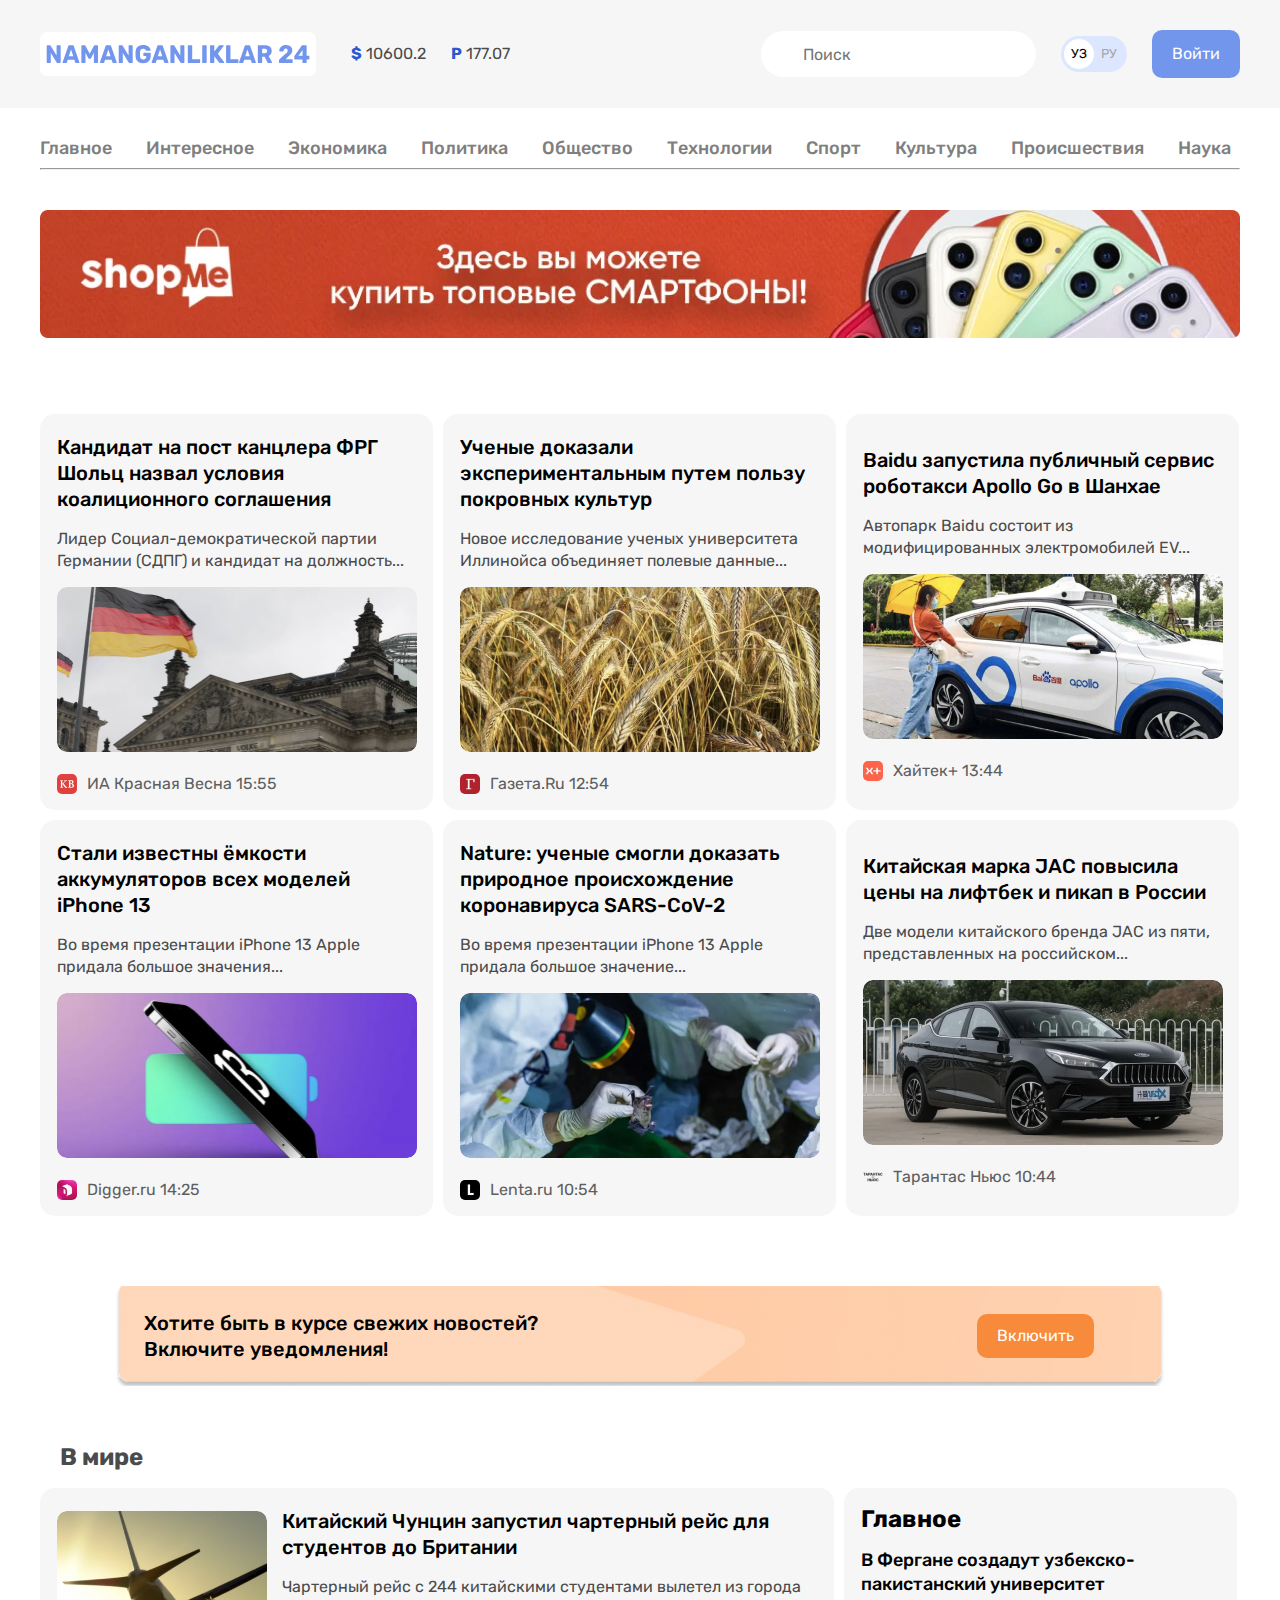
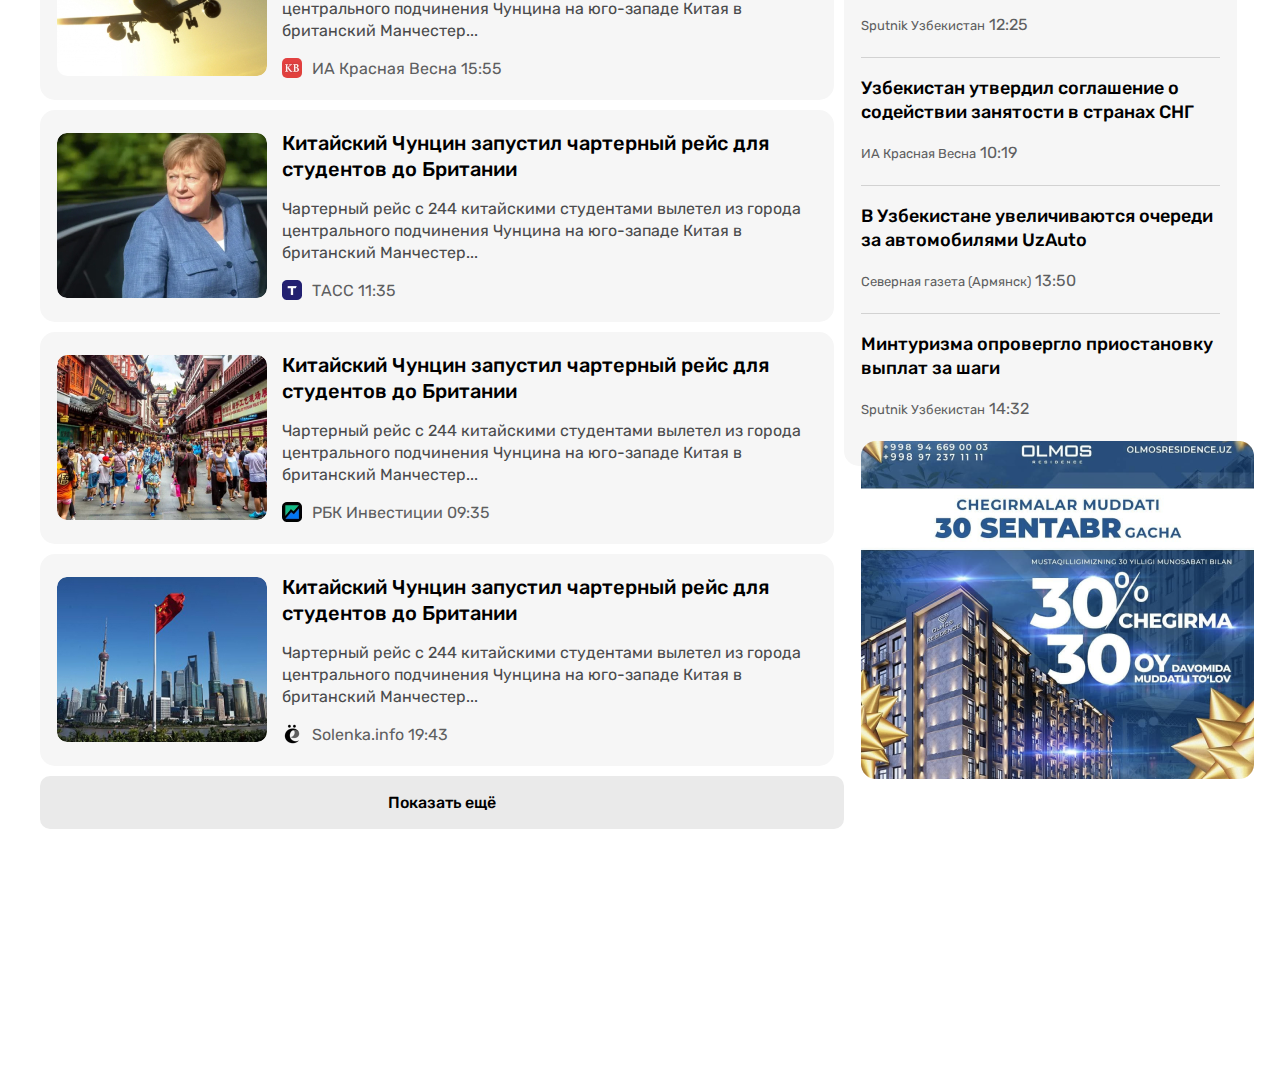
==== commit 3c032162: "add button more info" ====
--- a/index.html
+++ b/index.html
@@ -174,6 +174,7 @@
         
         
         <!-- global cards -->
+        <h2 class="container titlemir">В мире</h2>
         <div class="layout-2-1">
             <div class="layout-2-1-global-news">
                 <div class="global-news">
@@ -235,12 +236,15 @@
                         </div>
                     </div>    
                 </div>
-            </div>
+                <button class="button button-block" type="button">Показать ещё</button>
+            </div>
+           
+
             <!--|||||||||||||||||||||||||||SIdeBAR ||||||||||||||||||||||||||||||||||||||||| -->
             <div class="layout-2-1-sidebar">
                 <section class="sidebar-section">
+                    <h2 class="sidebar-title">Главное</h2>
                     <ul class="sidebar-list">
-                        <h2 class="sidebar-title">Главное</h2>
                         <li class="sidebar-list-item">
                             <a class="sidebar-list-item-link" href="#">
                                 <h3 class="sidebar-list-item-title">В Фергане создадут узбекско-пакистанский университет</h3>
@@ -278,11 +282,19 @@
                             </div>
                         </li>
                     </ul>
+                    <a href="#">
+                        <img class="olmos-build" src="img/olmos.png" alt="olmos-building" width="393" height="338">
+                    </a>
                 </section>
             </div>
         </div>
-        
     </div>
+    <!-- <<<Footer>>> -->
+        <div class="footer">
+            <div class="footer-container">
+                
+            </div>
+        </div>
     <br>
     <br>
     <br>
--- a/styles/style.css
+++ b/styles/style.css
@@ -37,6 +37,20 @@
     color: #fff;
     text-decoration: none; 
     border-style: none;
+}
+.button-block{
+    padding-top: 17px;
+    padding-bottom: 17px;
+    width: 100%;
+    background-color:#EAEAEA;
+    color: #000000;
+    font-family: 'Rubik';
+    font-style: normal;
+    font-weight: 500;
+    font-size: 16px;
+    line-height: 19px;
+    border-radius: 10px;
+    margin-bottom: 107px;
 }
 /* header-stylesw */
 
@@ -345,6 +359,9 @@
 
 
 /* global-news */
+.global-news{
+    margin-bottom: 10px;
+}
 
 .global-news-list{
     display: flex;
@@ -411,9 +428,7 @@
     display: flex;
     align-items: flex-start;
 }
-.layout-2-1-global-news{
-    
-}
+
 .layout-2-1-sidebar{
     width: 393px;
 }
@@ -457,7 +472,7 @@
     line-height: 24px;
 }
 .side-bar-time-wrapper {
-     padding-bottom: 20px;
+    padding-bottom: 20px;
 }
 .sidebar-time-channel-info {
     font-size: 13px;
@@ -466,4 +481,12 @@
 }
 .datatime{
     color: #5E5F61;
-} +} 
+
+.olmos-build{
+    display: flex;
+    object-fit: cover;
+    position: absolute;
+}
+
+/* footer */
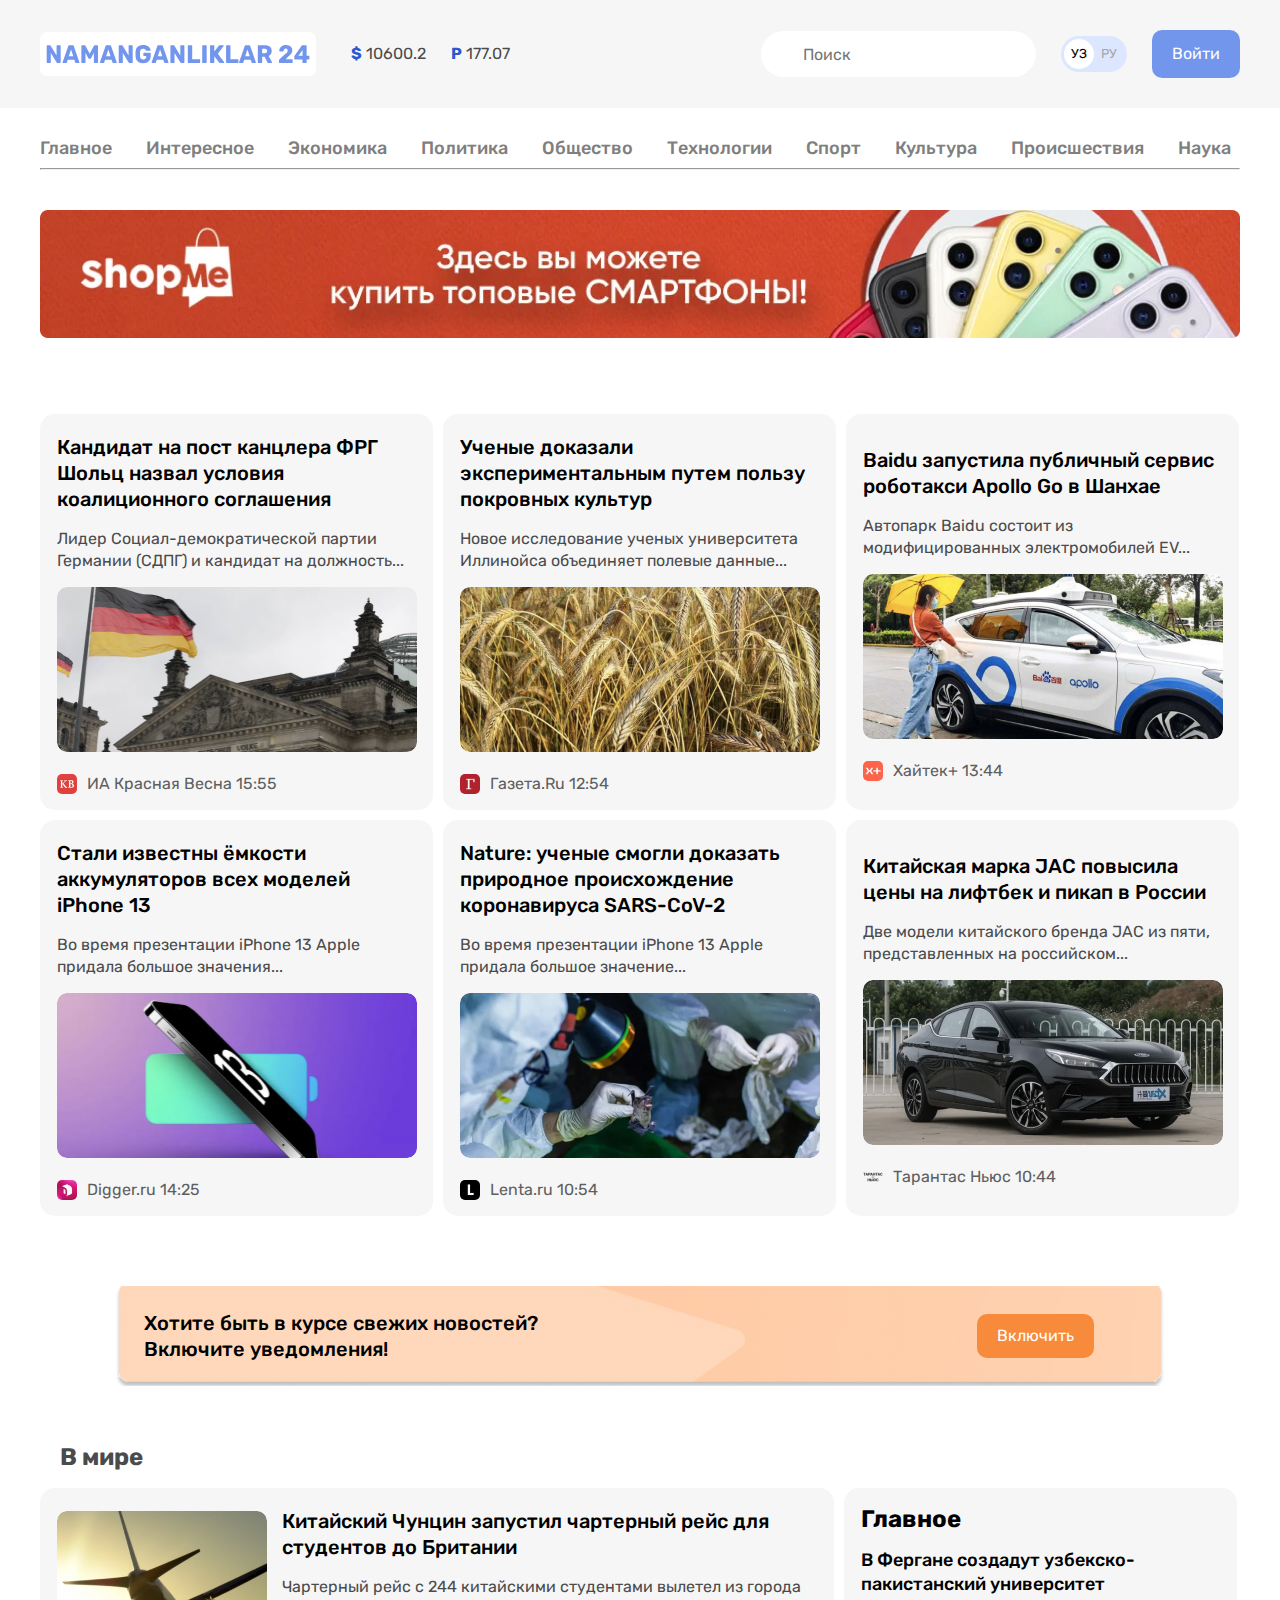
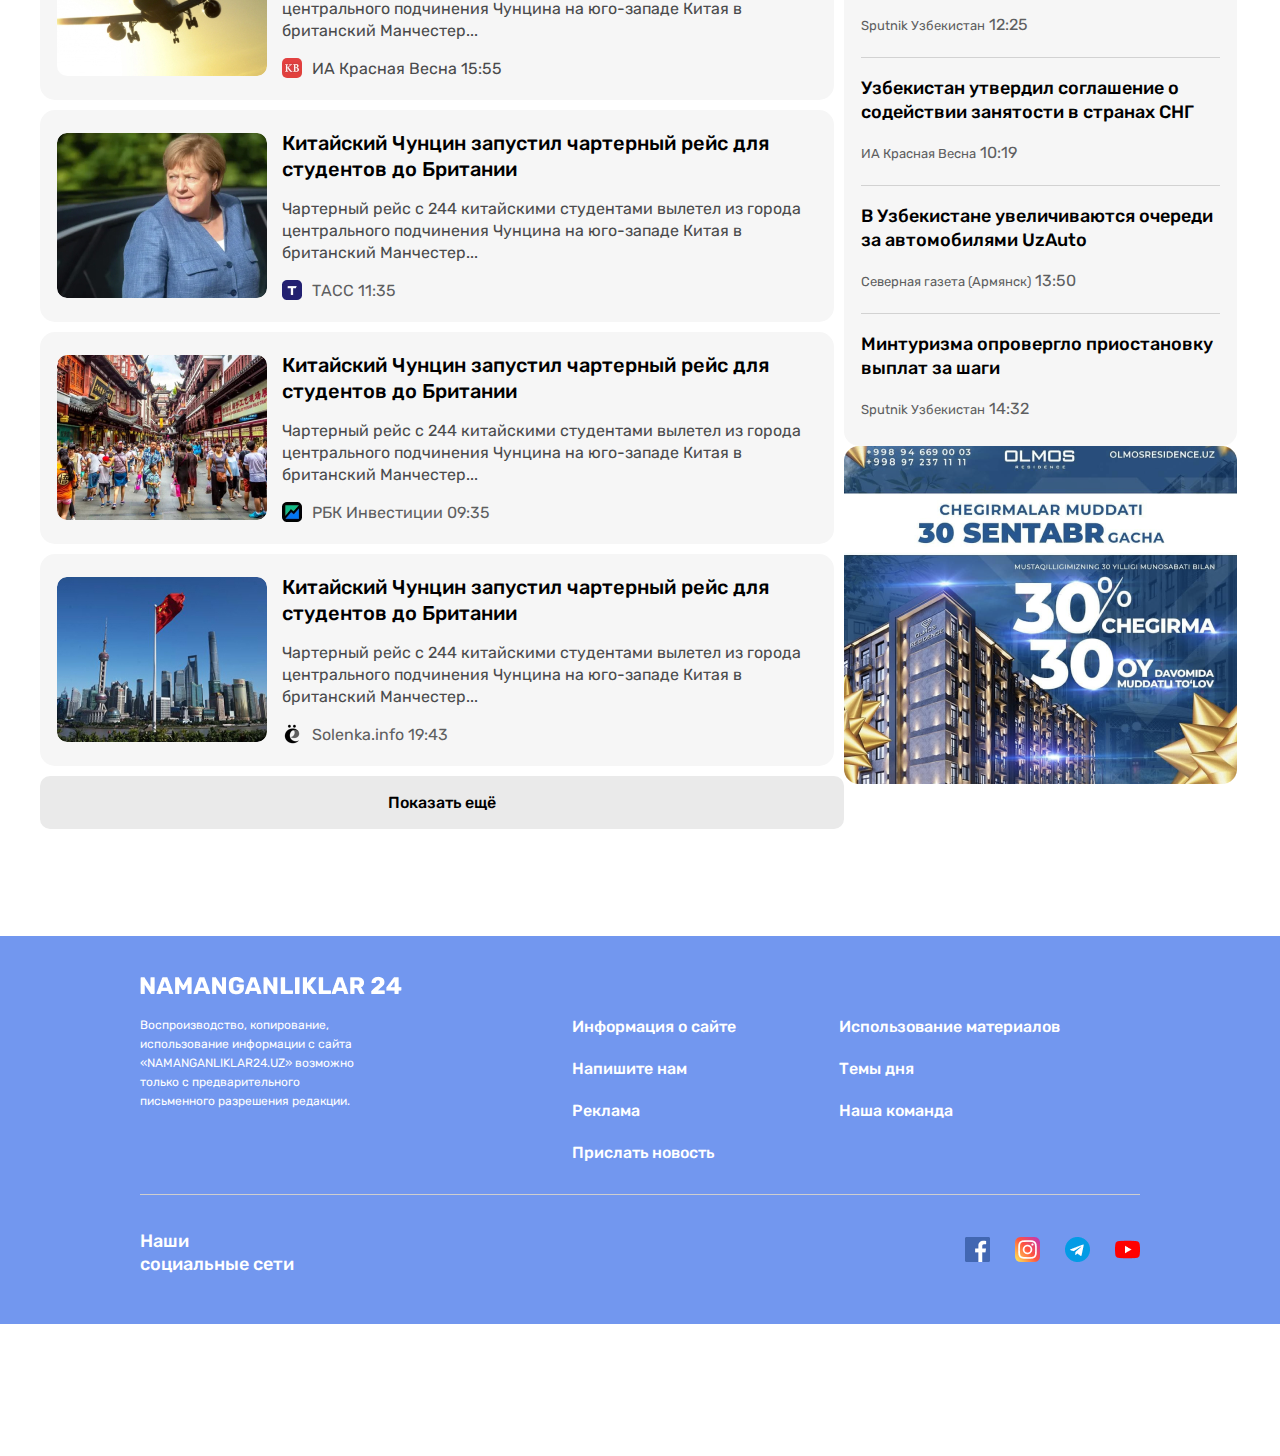
==== commit d28f0649: "add site-footer- html and css" ====
--- a/index.html
+++ b/index.html
@@ -179,7 +179,7 @@
             <div class="layout-2-1-global-news">
                 <div class="global-news">
                     <div class="global-news-list">
-                        <img class="global-news-img" src="img/airbus.jpg" alt="airbus" width="210" height="165px">
+                        <img class="global-news-img" src="img/airbus.jpg" alt="airbus" width="210" height="165">
                         <div class="news-title">
                             <a class="global-news-link" href="#">
                                 <h2 class="global-news-title">Китайский Чунцин запустил чартерный рейс для студентов до Британии</h2>
@@ -188,12 +188,12 @@
                             </p>
                             <span class="global-news-span-time">
                                 <img class="icon-news" src="img/krasnayavesna.svg" alt="krasnayavesn icon" width="20" height="20">
-                                <p class="card-time">ИА Красная Весна 15:55</p>
+                                ИА Красная Весна 15:55
                             </span>
                         </div>
                     </div>
                     <div class="global-news-list">
-                        <img class="global-news-img" src="img/deputat.jpg" alt="deputat" width="210" height="165px">
+                        <img class="global-news-img" src="img/deputat.jpg" alt="deputat" width="210" height="165">
                         <div class="news-title">
                             <a class="global-news-link" href="#">
                                 <h2 class="global-news-title">Китайский Чунцин запустил чартерный рейс для студентов до Британии</h2>
@@ -202,13 +202,13 @@
                             </p>
                             <span class="global-news-span-time">
                                 <img class="icon-news" src="img/tacc.png" alt="icon tacc" width="20" height="20">
-                                <p class="card-time">ТАСС 11:35</p>
+                                <p class="card-time">ТАСС 11:35
                             </span>
                         </div>
                     </div>
                     
                     <div class="global-news-list">
-                        <img class="global-news-img" src="img/china-street.jpg" alt="china street" width="210" height="165px">
+                        <img class="global-news-img" src="img/china-street.jpg" alt="china street" width="210" height="165">
                         <div class="news-title">
                             <a class="global-news-link" href="#">
                                 <h2 class="global-news-title">Китайский Чунцин запустил чартерный рейс для студентов до Британии</h2>
@@ -222,7 +222,7 @@
                         </div>
                     </div>
                     <div class="global-news-list">
-                        <img class="global-news-img" src="img/china-flag.jpg" alt="flag china" width="210" height="165px">
+                        <img class="global-news-img" src="img/china-flag.jpg" alt="flag china" width="210" height="165">
                         <div class="news-title">
                             <a class="global-news-link" href="#">
                                 <h2 class="global-news-title">Китайский Чунцин запустил чартерный рейс для студентов до Британии</h2>
@@ -238,50 +238,52 @@
                 </div>
                 <button class="button button-block" type="button">Показать ещё</button>
             </div>
-           
-
+            
+            
             <!--|||||||||||||||||||||||||||SIdeBAR ||||||||||||||||||||||||||||||||||||||||| -->
             <div class="layout-2-1-sidebar">
                 <section class="sidebar-section">
-                    <h2 class="sidebar-title">Главное</h2>
-                    <ul class="sidebar-list">
-                        <li class="sidebar-list-item">
-                            <a class="sidebar-list-item-link" href="#">
-                                <h3 class="sidebar-list-item-title">В Фергане создадут узбекско-пакистанский университет</h3>
-                            </a>
-                            <div class="side-bar-time-wrapper">
-                                <span class="sidebar-time-channel-info">Sputnik Узбекистан</span>
-                                <time class="datatime" datetime="2021-09-27T12:25:00">12:25</time>
-                            </div>
-                        </li>
-                        <li class="sidebar-list-item">
-                            <a class="sidebar-list-item-link" href="#">
-                                <h3 class="sidebar-list-item-title">Узбекистан утвердил соглашение о содействии занятости в странах СНГ</h3>
-                            </a>
-                            <div class="side-bar-time-wrapper">
-                                <span class="sidebar-time-channel-info">ИА Красная Весна</span>
-                                <time class="datatime" datetime="2021-09-27T10:19:00">10:19</time>
-                            </div>
-                        </li>
-                        <li class="sidebar-list-item">
-                            <a class="sidebar-list-item-link" href="#">
-                                <h3 class="sidebar-list-item-title">В Узбекистане увеличиваются очереди за автомобилями UzAuto</h3>
-                            </a>
-                            <div class="side-bar-time-wrapper">
-                                <span class="sidebar-time-channel-info">Северная газета (Армянск)</span>
-                                <time class="datatime" datetime="2021-09-27T13:50:00">13:50</time>
-                            </div>
-                        </li>
-                        <li class="sidebar-list-item">
-                            <a class="sidebar-list-item-link" href="#">
-                                <h3 class="sidebar-list-item-title">Минтуризма опровергло приостановку выплат за шаги</h3>
-                            </a>
-                            <div class="side-bar-time-wrapper">
-                                <span class="sidebar-time-channel-info">Sputnik Узбекистан</span>
-                                <time class="datatime" datetime="2021-09-27T14:32:00">14:32</time>
-                            </div>
-                        </li>
-                    </ul>
+                    <div class="sidebar-wrapper">
+                        <h2 class="sidebar-title">Главное</h2>
+                        <ul class="sidebar-list">
+                            <li class="sidebar-list-item">
+                                <a class="sidebar-list-item-link" href="#">
+                                    <h3 class="sidebar-list-item-title">В Фергане создадут узбекско-пакистанский университет</h3>
+                                </a>
+                                <div class="side-bar-time-wrapper">
+                                    <span class="sidebar-time-channel-info">Sputnik Узбекистан</span>
+                                    <time class="datatime" datetime="2021-09-27T12:25:00">12:25</time>
+                                </div>
+                            </li>
+                            <li class="sidebar-list-item">
+                                <a class="sidebar-list-item-link" href="#">
+                                    <h3 class="sidebar-list-item-title">Узбекистан утвердил соглашение о содействии занятости в странах СНГ</h3>
+                                </a>
+                                <div class="side-bar-time-wrapper">
+                                    <span class="sidebar-time-channel-info">ИА Красная Весна</span>
+                                    <time class="datatime" datetime="2021-09-27T10:19:00">10:19</time>
+                                </div>
+                            </li>
+                            <li class="sidebar-list-item">
+                                <a class="sidebar-list-item-link" href="#">
+                                    <h3 class="sidebar-list-item-title">В Узбекистане увеличиваются очереди за автомобилями UzAuto</h3>
+                                </a>
+                                <div class="side-bar-time-wrapper">
+                                    <span class="sidebar-time-channel-info">Северная газета (Армянск)</span>
+                                    <time class="datatime" datetime="2021-09-27T13:50:00">13:50</time>
+                                </div>
+                            </li>
+                            <li class="sidebar-list-item">
+                                <a class="sidebar-list-item-link" href="#">
+                                    <h3 class="sidebar-list-item-title">Минтуризма опровергло приостановку выплат за шаги</h3>
+                                </a>
+                                <div class="side-bar-time-wrapper side-bar-time-wrapper-last">
+                                    <span class="sidebar-time-channel-info">Sputnik Узбекистан</span>
+                                    <time class="datatime" datetime="2021-09-27T14:32:00">14:32</time>
+                                </div>
+                            </li>
+                        </ul>
+                    </div>
                     <a href="#">
                         <img class="olmos-build" src="img/olmos.png" alt="olmos-building" width="393" height="338">
                     </a>
@@ -290,16 +292,74 @@
         </div>
     </div>
     <!-- <<<Footer>>> -->
-        <div class="footer">
-            <div class="footer-container">
-                
-            </div>
-        </div>
-    <br>
-    <br>
-    <br>
-    <br>
-    <br>
-    <br>
-</body>
-</html>+        <footer class="footer">
+            <div class="container footer-container">
+                <a href="">
+                    <img class="footer-logo " src="img/logo-footer.png" alt="logo">
+                </a>
+               
+                <div class="site-footer-list">
+                    <p class="site-footer-p">Воспроизводство, копирование, использование информации с сайта «NAMANGANLIKLAR24.UZ» возможно только с предварительного письменного разрешения редакции.</p>
+                    <ul class="footer-list">
+                       <li class="footter-list-item">
+                        <a class="footer-list-link" href="#">Информация о сайте</a> 
+                       </li>
+                       <li  class="footter-list-item">
+                        <a class="footer-list-link" href="#">Напишите нам</a> 
+                       </li>
+                       <li class="footter-list-item">
+                        <a class="footer-list-link" href="#">Реклама</a> 
+                       </li>
+                       <li class="footter-list-item">
+                        <a class="footer-list-link" href="#">Прислать новость</a> 
+                       </li> 
+                    </ul>
+                    <ul class="footer-list footer-list-last">
+                        <li class="footter-list-item">
+                            <a class="footer-list-link" href="#">Использование материалов</a>
+                        </li>
+                        <li class="footter-list-item">
+                            <a class="footer-list-link" href="#">Темы дня</a>
+                        </li>
+                        <li class="footter-list-item list-last">
+                            <a class="footer-list-link" href="#">Наша команда</a>
+                        </li>
+                    </ul>
+                </div>
+                <div class="sot-set">
+                    <h2 class="sot-set-title">Наши <br>социальные сети</h2>
+
+                    <ul class="sot-set-list">
+                        <li class="sot-set-item">
+                            <a class="sot-set-link" href="#">
+                                <img class="sot-set-img" src="img/facebook.png" alt="facebook" width="25" height="25">
+                            </a>
+                        </li>
+                        <li class="sot-set-item">
+                            <a class="sot-set-link" href="#">
+                                <img class="sot-set-img" src="img/instagram.png" alt="instagram" width="25" height="25">
+                            </a>
+                        </li>
+                        <li class="sot-set-item">
+                            <a class="sot-set-link" href="#">
+                                <img class="sot-set-img" src="img/telegram.png" alt="telegram" width="25" height="25">
+                            </a>
+                        </li>
+                        <li class="sot-set-item">
+                            <a class="sot-set-link" href="#">
+                                <img class="sot-set-img" src="img/youtube1.png" alt="youtube" width="25" height="25">
+                            </a>
+                        </li>
+                    </ul>
+                </div>
+            </div>
+            
+        </footer>
+        <br>
+        <br>
+        <br>
+        <br>
+        <br>
+        <br>
+    </body>
+    </html>--- a/styles/style.css
+++ b/styles/style.css
@@ -433,6 +433,9 @@
     width: 393px;
 }
 .sidebar-section {
+    
+}
+.sidebar-wrapper{
     padding: 20px 17px 25px;
     border-radius: 15px;
     background-color: #f6f6f6;
@@ -474,7 +477,11 @@
 .side-bar-time-wrapper {
     padding-bottom: 20px;
 }
+.side-bar-time-wrapper-last{
+    padding-bottom: 0;
+}
 .sidebar-time-channel-info {
+    padding: 0;
     font-size: 13px;
     line-height: normala;
     color: #5E5F61;
@@ -490,3 +497,98 @@
 }
 
 /* footer */
+.footer {   
+    padding-top: 40px;
+    background-color:  #7297EF;
+}
+.footer-container {
+    max-width: 1040px;
+    width: 100%;
+}
+.footer-logo{
+    margin-bottom: 15px;
+}
+.footer-logo {
+}
+.site-footer-list {
+    display: flex;
+    align-items: top;
+    padding-bottom: 30px;
+    /* margin-bottom: 20px; */
+    border-bottom: 1px solid #CECECE;
+}
+.site-footer-p {
+    width: 229px;
+    margin: 0;
+    margin-right: 203px;
+    color: #fff;
+    font-family: 'Rubik';
+    font-style: normal;
+    font-weight: 400;
+    font-size: 12px;
+    line-height: 19px;
+}
+.footer-list {
+    width: 167px;
+    margin: 0;
+    padding: 0;
+    list-style: none;
+    margin-right: 100px;
+}
+.footer-list-last{
+    margin: 0;
+}
+.footer-list-last{
+    width: auto;
+}
+.footter-list-item {
+    margin-bottom: 20px;
+}
+.footter-list-item:last-child{
+    margin-bottom: 0;
+}
+.list-last{
+    margin-bottom: 0;
+}
+.footer-list-item:last-child{
+    margin-bottom: 0;
+}
+.footer-list-link{
+    font-style: normal;
+    font-weight: 500;
+    font-size: 16px;
+    line-height: 19px;
+    text-decoration: none;
+    color: #fff;
+}
+.sot-set{
+   display: flex;
+   align-items: center;
+   justify-content: space-between; 
+   padding-top: 20px;
+   padding-bottom: 33px;
+}
+.sot-set-title{
+    color: #fff;
+    font-family: 'Rubik';
+    font-style: normal;
+    font-weight: 500;
+    font-size: 18px;
+    line-height: 23px;
+}
+.sot-set-list {
+    display: flex;
+    align-items: center;
+    list-style: none;
+
+}
+.sot-set-item {
+   margin-right: 25px;
+}
+.sot-set-item:last-child{
+    margin-right: 0;
+}
+.sot-set-link {
+}
+.sot-set-img {
+}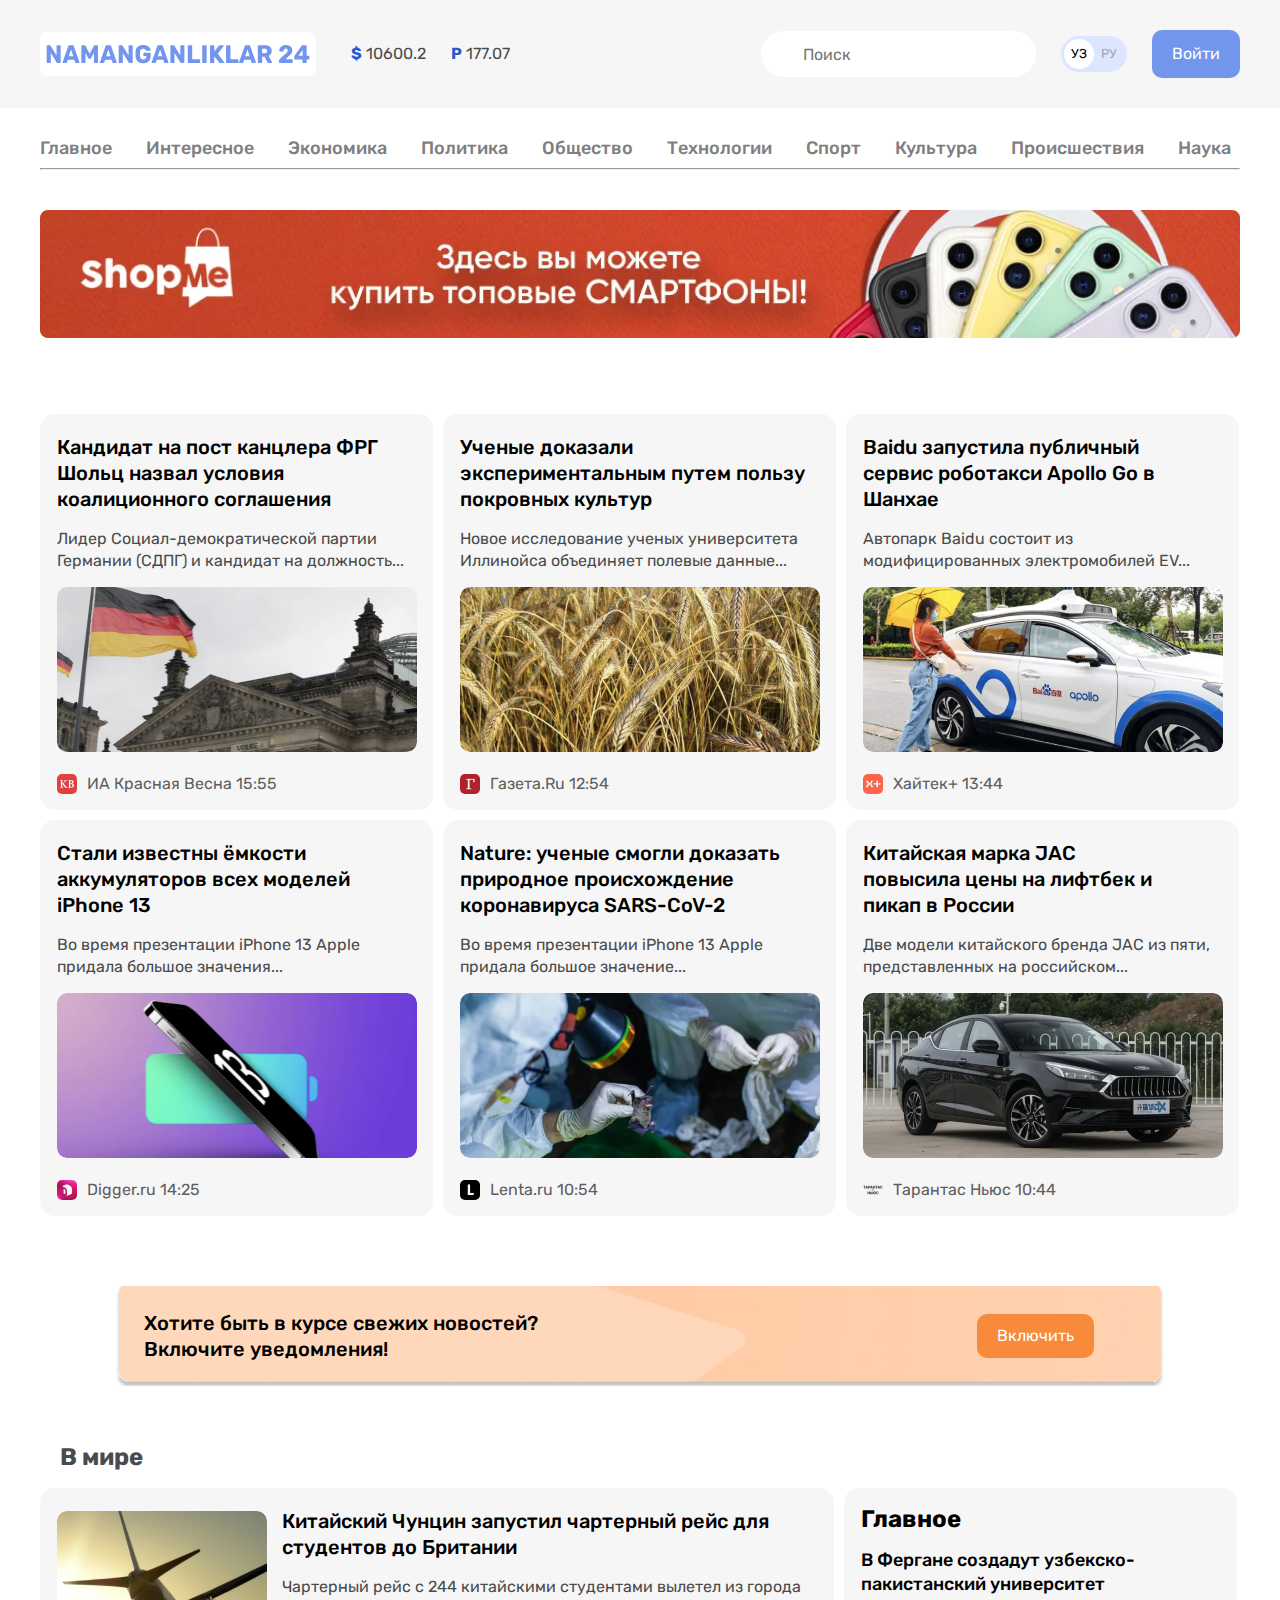
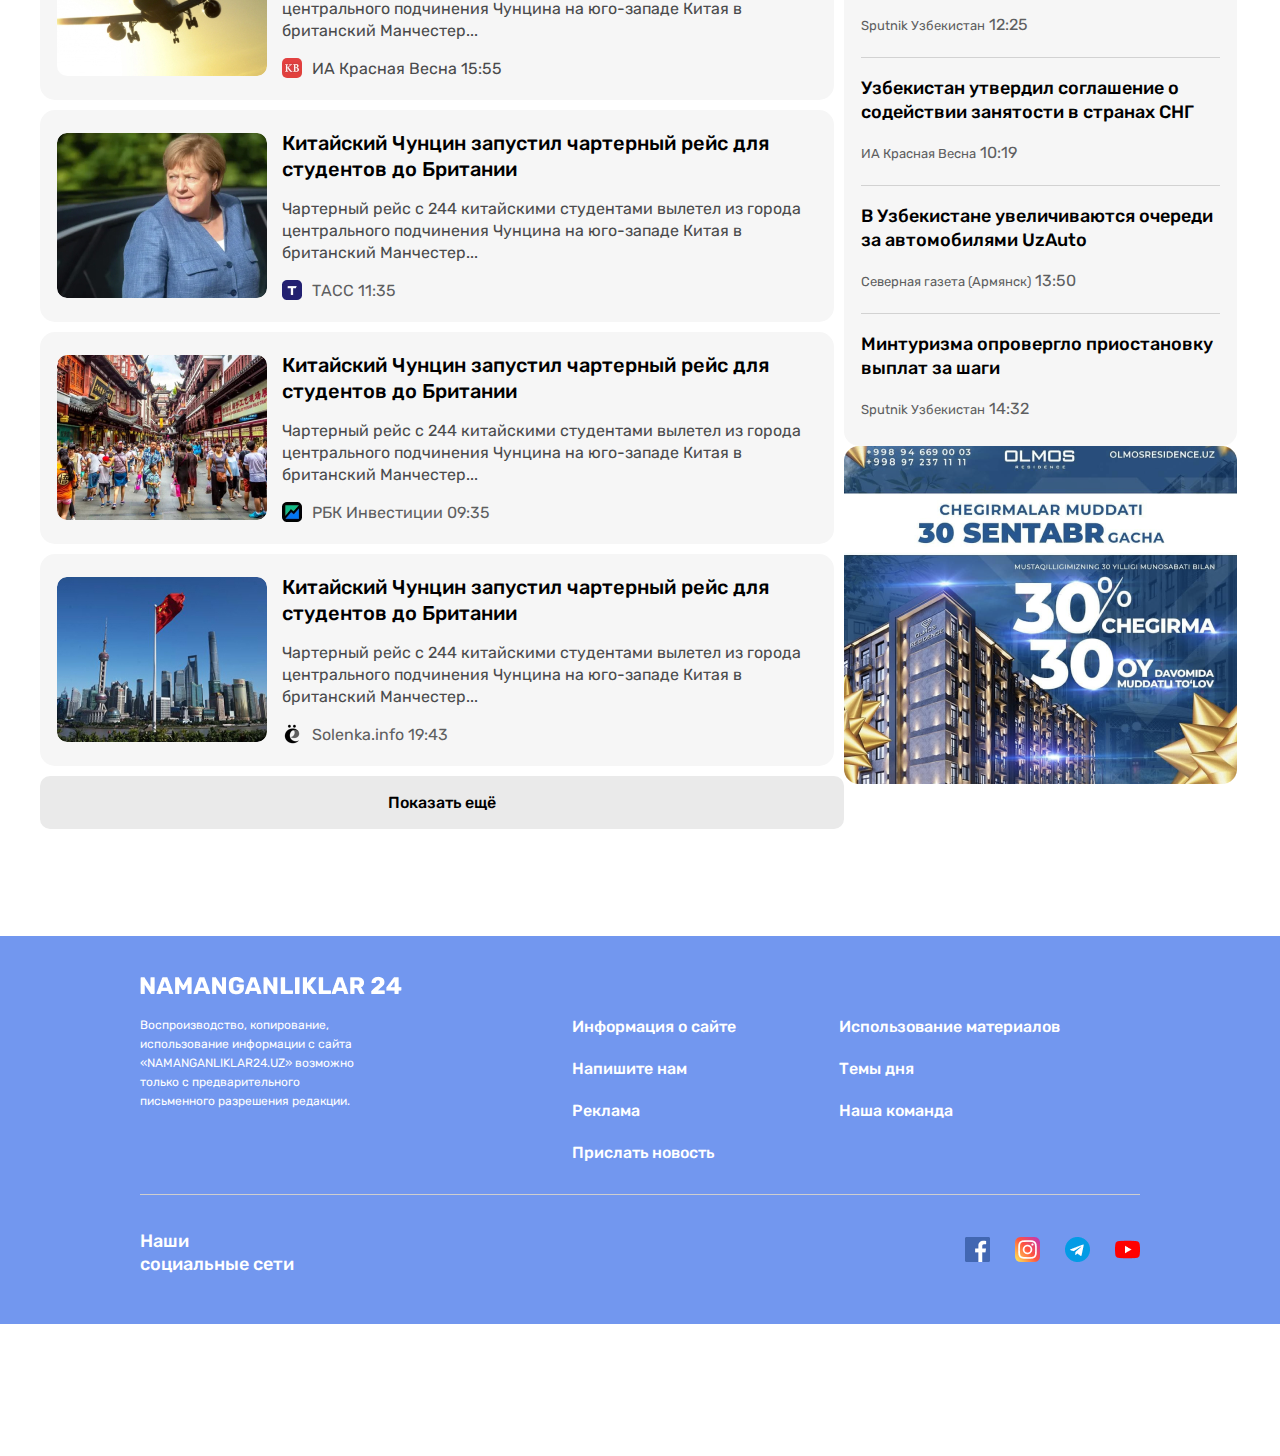
==== commit 446f1283: "card fix bag" ====
--- a/index.html
+++ b/index.html
@@ -112,7 +112,7 @@
                 </li>
                 <li class="hero-card-list-item hero-card card-thre">
                     <a class="hero-card-link" href="https://hightech.fm" target="_blank">
-                        <h2 class="hero-title">Baidu запустила публичный сервис роботакси Apollo Go в Шанхае</h2>
+                        <h2 class="hero-title card-title-thre">Baidu запустила публичный сервис роботакси Apollo Go в Шанхае</h2>
                         <p class="hero-text">Автопарк Baidu состоит из модифицированных электромобилей EV... </p>
                         <img class="card-img" src="img/car-baidu.jpg" alt="card_img" width="360" height="165">
                         <div class="time-wrapper">
@@ -148,7 +148,7 @@
                 
                 <li class="hero-card-list-item hero-card card-thre">
                     <a class="hero-card-link" href="https://www.theoryculturesociety.org/" target="_blank">
-                        <h2 class="hero-title">Китайская марка JAC повысила цены на лифтбек и пикап в России</h2>
+                        <h2 class="hero-title card-title-thre">Китайская марка JAC повысила цены на лифтбек и пикап в России</h2>
                         <p class="hero-text">Две модели китайского бренда JAC из пяти, представленных на российском...</p>
                         <img class="card-img" src="img/car_jac.jpg" alt="card img" width="360" height="165">
                         <div class="time-wrapper">
--- a/styles/style.css
+++ b/styles/style.css
@@ -211,7 +211,6 @@
     margin-bottom: 10px;
     display: flex;
     justify-content: center;
-    align-items: center;
     border-radius: 15px;
     background-color: #f6f6f6;
     width: 393px;
@@ -248,6 +247,9 @@
     font-size: 20px;
     line-height: 26px;
 }
+.card-title-thre{
+    width: 294px;
+}
 
 .hero-title:hover{
     color: #7296ec;
@@ -262,9 +264,7 @@
     line-height: 22px;
 }
 .hero-card.hero-card.hero-card:nth-child(3n){
-    display: flex;
-    
-    
+    display: flex;    
 }
 
 .card-img{
